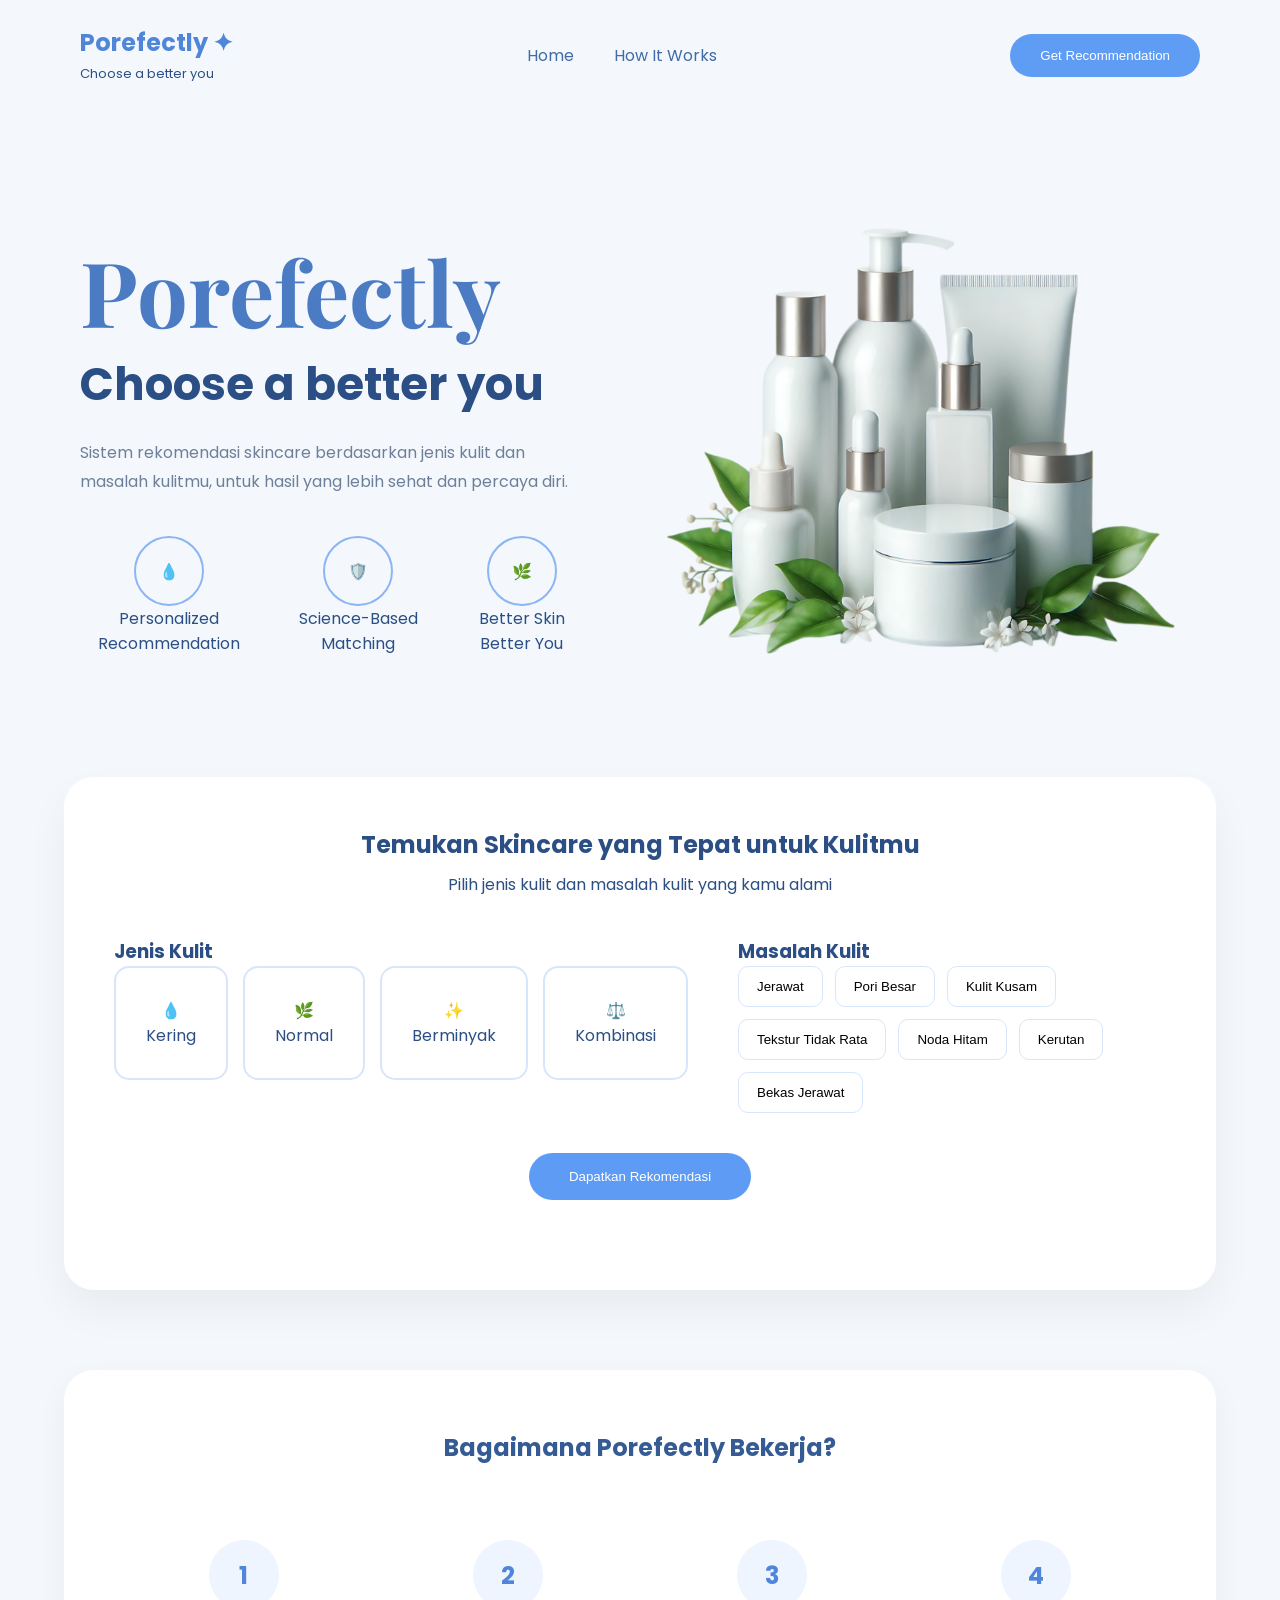
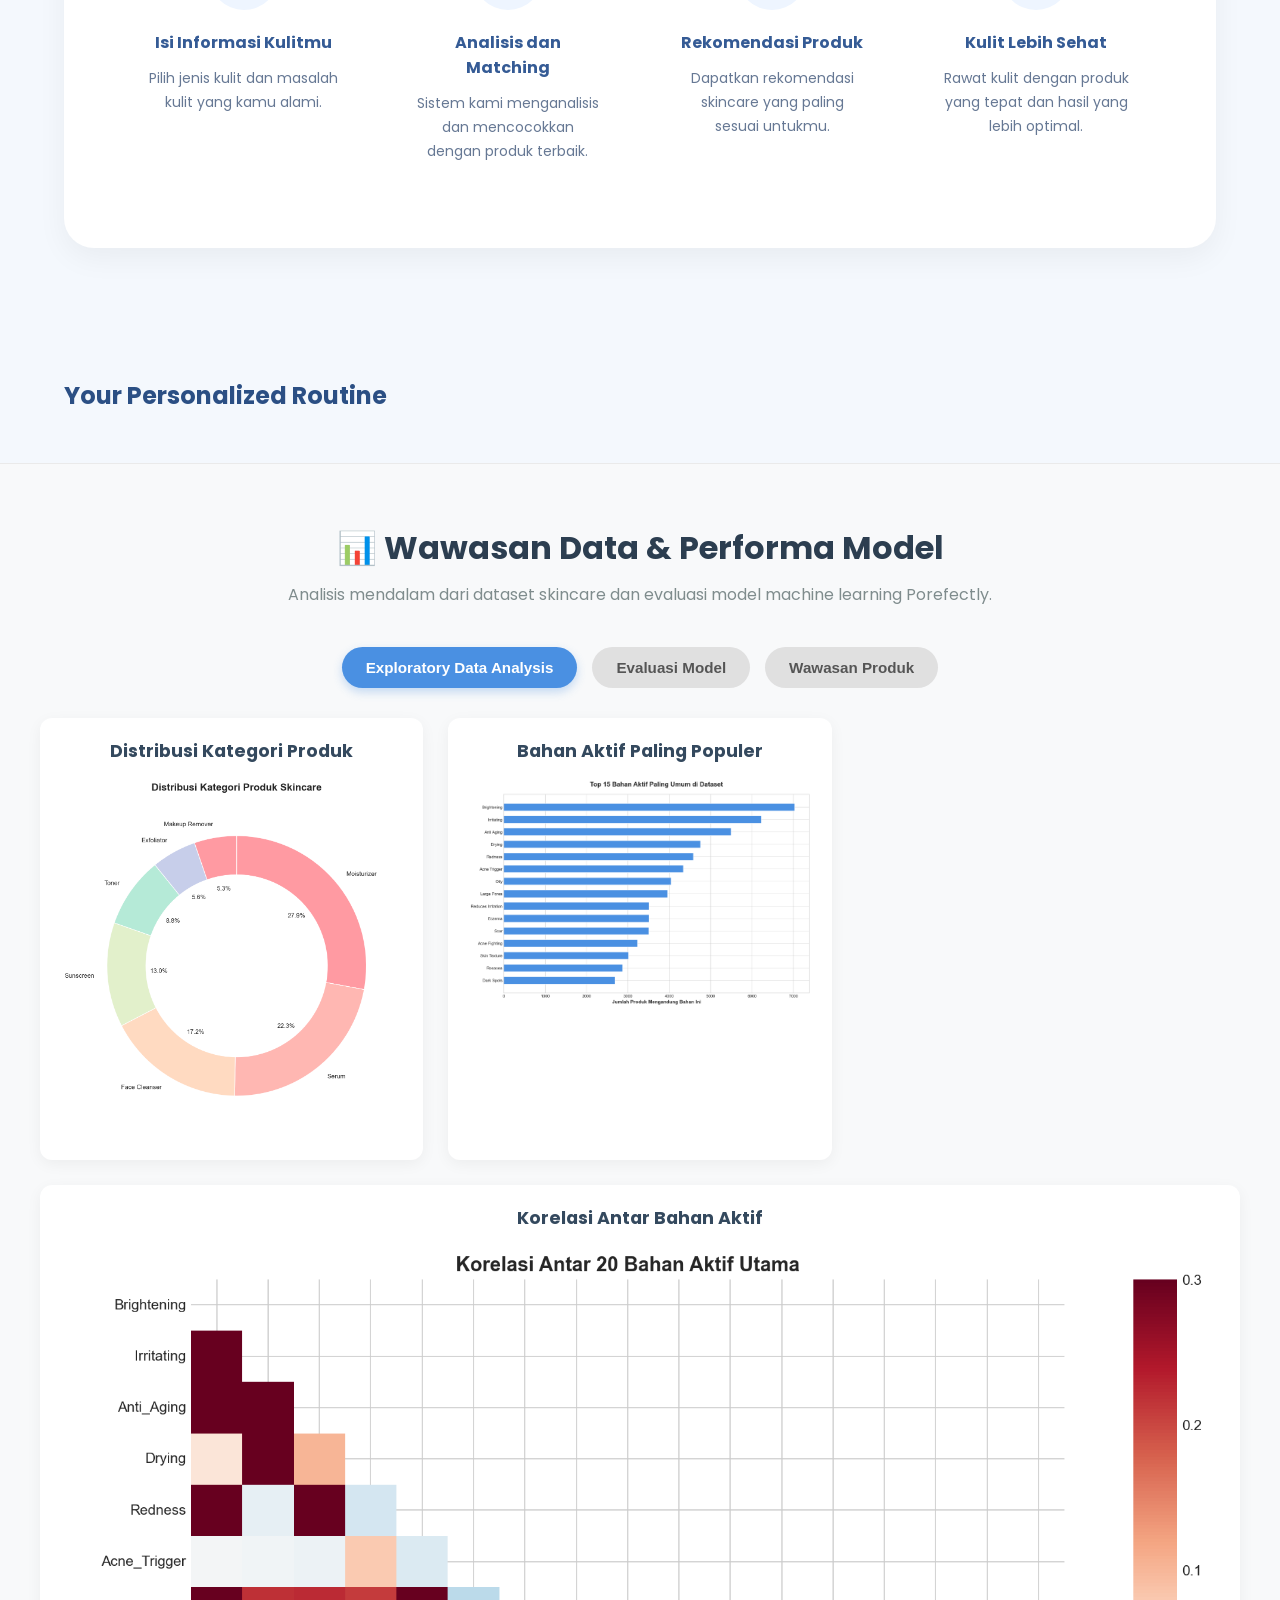
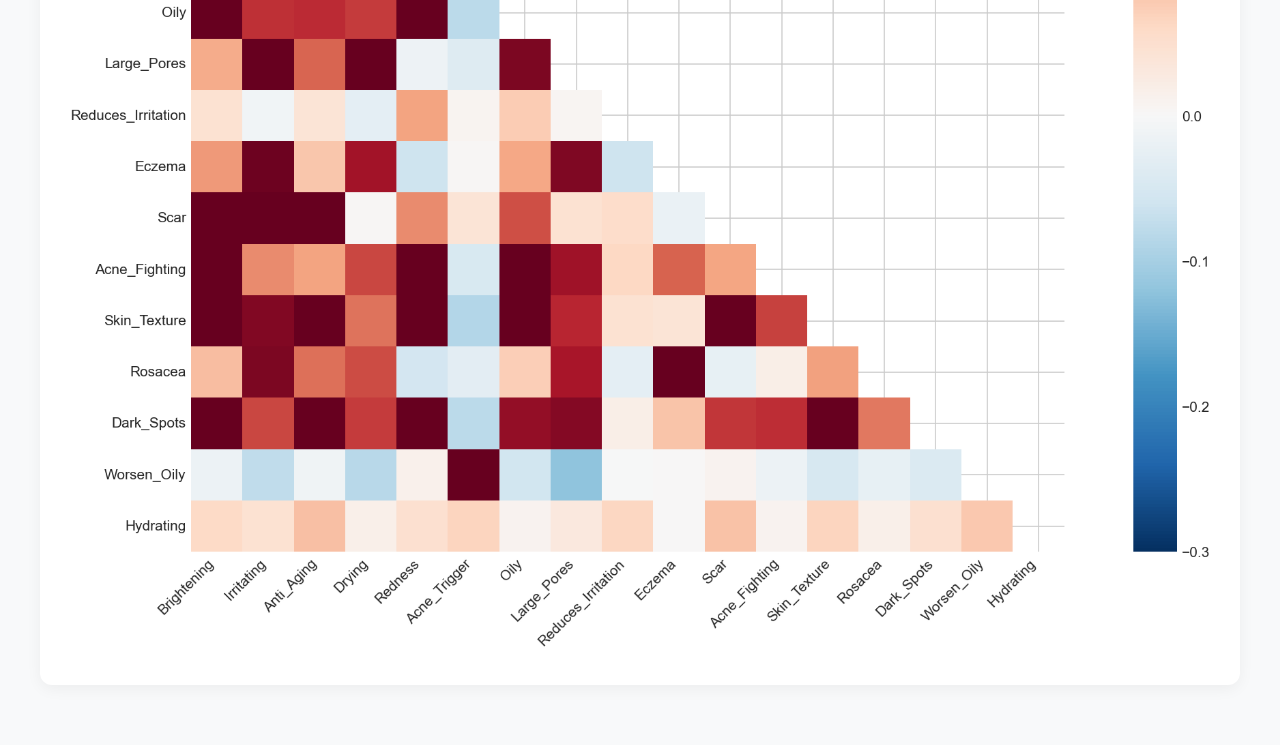
==== frontend/index.html @ 4fbe2f88 "feat: add complete EDA visualizations and model performance dashboard" ====
<!DOCTYPE html>
<html lang="id">
<head>

    <meta charset="UTF-8">
    <meta name="viewport" content="width=device-width, initial-scale=1.0">

    <title>Porefectly</title>

    <link rel="stylesheet" href="style.css">

    <link href="https://fonts.googleapis.com/css2?family=Playfair+Display:wght@600;700&family=Poppins:wght@300;400;500;600&display=swap" rel="stylesheet">

</head>
<body>

<!-- ================= NAVBAR ================= -->

<nav class="navbar">

    <div class="logo">

        <h2>Porefectly ✦</h2>

        <span>Choose a better you</span>

    </div>

    <ul class="nav-menu">

        <li>
            <a href="#home">
                Home
            </a>
        </li>

        <li>
            <a href="#how-it-works">
                How It Works
            </a>
        </li>

    </ul>

    <button class="btn-nav"
            onclick="scrollToForm()">
        Get Recommendation
    </button>

</nav>

<!-- ================= HERO ================= -->

<section
    id="home"
    class="hero">

    <div class="hero-left">

        <h1>Porefectly</h1>

        <h2>Choose a better you</h2>

        <p>
            Sistem rekomendasi skincare berdasarkan
            jenis kulit dan masalah kulitmu,
            untuk hasil yang lebih sehat dan percaya diri.
        </p>

        <div class="hero-features">

            <div class="feature">

                <div class="icon">💧</div>

                <span>Personalized Recommendation</span>

            </div>

            <div class="feature">

                <div class="icon">🛡️</div>

                <span>Science-Based Matching</span>

            </div>

            <div class="feature">

                <div class="icon">🌿</div>

                <span>Better Skin Better You</span>

            </div>

        </div>

    </div>

    <div class="hero-right">

        <img src="images/heroo.png">

    </div>

</section>


<!-- ================= FORM ================= -->

<section id="recommendation" class="recommendation-box">

    <h2>Temukan Skincare yang Tepat untuk Kulitmu</h2>

    <p>
        Pilih jenis kulit dan masalah kulit yang kamu alami
    </p>

    <div class="form-container">

        <!-- Skin -->

        <div class="form-side">

            <h3>Jenis Kulit</h3>

            <div class="skin-grid">

                <div class="skin-card"
                     onclick="selectSkin(this,'Dry')">

                    💧
                    <span>Kering</span>

                </div>

                <div class="skin-card"
                     onclick="selectSkin(this,'Normal')">

                    🌿
                    <span>Normal</span>

                </div>

                <div class="skin-card"
                     onclick="selectSkin(this,'Oily')">

                    ✨
                    <span>Berminyak</span>

                </div>

                <div class="skin-card"
                     onclick="selectSkin(this,'Combination')">

                    ⚖️
                    <span>Kombinasi</span>

                </div>

            </div>

        </div>

        <!-- Problem -->

        <div class="form-side">

            <h3>Masalah Kulit</h3>

            <div class="problem-grid">

                <button onclick="toggleProblem(this,'Acne')">Jerawat</button>
                <button onclick="toggleProblem(this,'Large Pores')">Pori Besar</button>
                <button onclick="toggleProblem(this,'Brightening')">Kulit Kusam</button>
                <button onclick="toggleProblem(this,'Skin Texture')">Tekstur Tidak Rata</button>
                <button onclick="toggleProblem(this,'Dark Spots')">Noda Hitam</button>
                <button onclick="toggleProblem(this,'Aging')">Kerutan</button>
                <button onclick="toggleProblem(this,'Scar')">Bekas Jerawat</button>

            </div>

        </div>

    </div>

    <button class="btn-recommend"
            onclick="getRecommendation()">

        Dapatkan Rekomendasi

    </button>

</section>

<!-- ================= HOW IT WORKS ================= -->

<section
    id="how-it-works"
    class="steps">

    <h2>Bagaimana Porefectly Bekerja?</h2>

    <div class="step-grid">

        <div class="step-card">

            <h3>1</h3>

            <h4>Isi Informasi Kulitmu</h4>

            <p>
                Pilih jenis kulit dan masalah kulit
                yang kamu alami.
            </p>

        </div>

        <div class="step-card">

            <h3>2</h3>

            <h4>Analisis dan Matching</h4>

            <p>
                Sistem kami menganalisis dan
                mencocokkan dengan produk terbaik.
            </p>

        </div>

        <div class="step-card">

            <h3>3</h3>

            <h4>Rekomendasi Produk</h4>

            <p>
                Dapatkan rekomendasi skincare
                yang paling sesuai untukmu.
            </p>

        </div>

        <div class="step-card">

            <h3>4</h3>

            <h4>Kulit Lebih Sehat</h4>

            <p>
                Rawat kulit dengan produk yang tepat
                dan hasil yang lebih optimal.
            </p>

        </div>

    </div>

</section>

<!-- ================= RESULT ================= -->

<section id="resultSection">

    <h2 class="section-title">

        Your Personalized Routine

    </h2>

    <div id="resultContainer"></div>

</section>

<!-- MULAI SECTION ANALISIS DATA -->
<section id="eda-analysis-section">
    <div class="eda-container">
        <h2 class="eda-title">📊 Wawasan Data & Performa Model</h2>
        <p class="eda-subtitle">Analisis mendalam dari dataset skincare dan evaluasi model machine learning Porefectly.</p>

        <!-- Tombol Navigasi Tab -->
        <div class="eda-tabs">
            <button class="tab-btn active" onclick="openEdaTab('tab-eda')">Exploratory Data Analysis</button>
            <button class="tab-btn" onclick="openEdaTab('tab-model')">Evaluasi Model</button>
            <button class="tab-btn" onclick="openEdaTab('tab-insights')">Wawasan Produk</button>
        </div>

        <!-- KONTEN TAB 1: EDA -->
        <div id="tab-eda" class="tab-content active">
            <div class="eda-grid">
                <div class="eda-card">
                    <h3>Distribusi Kategori Produk</h3>
                    <img src="assets/eda_product_distribution.png" alt="Distribusi Produk" loading="lazy">
                </div>
                <div class="eda-card">
                    <h3>Bahan Aktif Paling Populer</h3>
                    <img src="assets/eda_top_ingredients.png" alt="Top Ingredients" loading="lazy">
                </div>
                <div class="eda-card full-width">
                    <h3>Korelasi Antar Bahan Aktif</h3>
                    <img src="assets/eda_ingredients_correlation_heatmap.png" alt="Heatmap Korelasi" loading="lazy">
                </div>
            </div>
        </div>

        <!-- KONTEN TAB 2: MODEL -->
        <div id="tab-model" class="tab-content">
            <div class="eda-grid">
                <div class="eda-card">
                    <h3>Confusion Matrix: Serum</h3>
                    <img src="assets/confusion_matrix_serum.png" alt="CM Serum" loading="lazy">
                </div>
                <div class="eda-card">
                    <h3>Confusion Matrix: Moisturizer</h3>
                    <img src="assets/confusion_matrix_moisturizer.png" alt="CM Moisturizer" loading="lazy">
                </div>
                <div class="eda-card">
                    <h3>Silhouette Score per Tipe</h3>
                    <img src="assets/silhouette_score_per_type.png" alt="Silhouette Score" loading="lazy">
                </div>
            </div>
        </div>

        <!-- KONTEN TAB 3: INSIGHTS -->
        <div id="tab-insights" class="tab-content">
            <div class="eda-grid">
                <div class="eda-card">
                    <h3>Kompleksitas Formula per Tipe</h3>
                    <img src="assets/eda_complexity_by_type.png" alt="Complexity" loading="lazy">
                </div>
                <div class="eda-card">
                    <h3>Rata-rata Kehadiran Bahan</h3>
                    <img src="assets/eda_avg_ingredients_by_type.png" alt="Avg Ingredients" loading="lazy">
                </div>
            </div>
        </div>
    </div>
</section>
<!-- SELESAI SECTION ANALISIS DATA -->

<script src="script.js"></script>

</body>
</html>
---- frontend/style.css ----
*{
    margin:0;
    padding:0;
    box-sizing:border-box;
}

html{
    scroll-behavior:smooth;
}

body{
    font-family:'Poppins',sans-serif;
    background:#f4f8fd;
    color:#2b4f84;
}

/* NAVBAR */

.navbar{
    display:flex;
    justify-content:space-between;
    align-items:center;
    padding:25px 80px;
}

.logo h2{
    color:#4f86d9;
}

.logo span{
    font-size:13px;
}

.nav-menu{
    display:flex;
    gap:40px;
    list-style:none;
}

.nav-menu a{
    text-decoration:none;
    color:#406ba7;
}

.btn-nav{
    background:#5f9df5;
    color:white;
    border:none;
    padding:14px 30px;
    border-radius:30px;
    cursor:pointer;
}

/* HERO */

.hero{
    display:flex;
    align-items:center;
    justify-content:space-between;
    padding:50px 80px;
}

.hero-left{
    width:45%;
}

.hero-left h1{
    font-family:'Playfair Display',serif;
    font-size:90px;
    color:#4b7bc3;
}

.hero-left h2{
    font-size:45px;
    margin-bottom:20px;
}

.hero-left p{
    color:#6e7f99;
    line-height:1.8;
}

.hero-right{
    width:50%;
}

.hero-right img{
    width:100%;
}

.hero-features{
    display:flex;
    gap:30px;
    margin-top:40px;
}

.feature{
    text-align:center;
}

.icon{
    width:70px;
    height:70px;
    border-radius:50%;
    border:2px solid #8cb5f3;
    display:flex;
    justify-content:center;
    align-items:center;
    margin:auto;
}

/* FORM */

.recommendation-box{
    width:90%;
    margin:auto;
    background:white;
    border-radius:30px;
    padding:50px;
    box-shadow:0 20px 40px rgba(0,0,0,0.05);
}

.recommendation-box h2{
    text-align:center;
    margin-bottom:10px;
}

.recommendation-box p{
    text-align:center;
    margin-bottom:40px;
}

.form-container{
    display:flex;
    gap:50px;
}

.form-side{
    flex:1;
}

.skin-grid{
    display:grid;
    grid-template-columns:repeat(4,1fr);
    gap:15px;
}

.skin-card{
    border:2px solid #d8e6fb;
    border-radius:15px;
    text-align:center;
    padding:30px;
    cursor:pointer;
}

.skin-card.active{
    border-color:#5d9bf5;
    background:#eef5ff;
}

.problem-grid{
    display:flex;
    flex-wrap:wrap;
    gap:12px;
}

.problem-grid button{
    padding:12px 18px;
    border-radius:10px;
    border:1px solid #d8e6fb;
    background:white;
    cursor:pointer;
}

.problem-grid button.active{
    background:#5d9bf5;
    color:white;
}

.btn-recommend{
    display:block;
    margin:40px auto;
    background:#5d9bf5;
    color:white;
    border:none;
    padding:16px 40px;
    border-radius:40px;
    cursor:pointer;
}

/* HOW IT WORKS */

.steps{
    width:90%;
    margin:50px auto;
    background:white;
    border-radius:30px;
    padding:50px;
}

.steps h2{
    text-align:center;
    margin-bottom:40px;
}

.step-grid{
    display:grid;
    grid-template-columns:repeat(4,1fr);
    gap:20px;
}

.step-card{
    text-align:center;
}

.step-card h3{
    width:70px;
    height:70px;
    background:#eef5ff;
    border-radius:50%;
    display:flex;
    justify-content:center;
    align-items:center;
    margin:auto;
    color:#5d9bf5;
}

/* RESULT */

#resultSection{
    width:90%;
    margin:auto;
    padding:50px 0;
}

.product-grid{
    display:grid;
    grid-template-columns:repeat(auto-fill,minmax(250px,1fr));
    gap:25px;
}

.product-card{
    background:white;
    border-radius:20px;
    overflow:hidden;
    box-shadow:0 10px 30px rgba(0,0,0,0.05);
}

.product-image{
    width:100%;
    height:250px;
    object-fit:cover;
}

.product-content{
    padding:20px;
}

.brand{
    color:#888;
    margin-bottom:10px;
}

.ingredient-list{
    margin-top:10px;
    padding-left:20px;
}

.ingredient-list li{
    margin-bottom:6px;
    color:#5d6f88;
    font-size:14px;
    line-height:1.5;
}

.btn-recommend:disabled{
    opacity:.7;
    cursor:not-allowed;
}

details{
    margin-top:12px;
}

summary{
    cursor:pointer;
    font-weight:600;
    color:#4f86d9;
}

.routine-title{
    margin:40px 0 20px;
    color:#4f86d9;
}

.category-block{
    margin-bottom:35px;
}

.timeline-title{
     background:linear-gradient(
        135deg,
        #5d9bf5,
        #7ab4ff
    );

    color:white;

    padding:12px 20px;

    border-radius:12px;

    display:inline-block;

    margin-bottom:20px;

    font-weight:600;
}

.steps{
    width:90%;
    margin:80px auto;
    padding:60px;
    background:white;
    border-radius:30px;
    box-shadow:0 10px 30px rgba(0,0,0,.05);
}

.steps h2{
    text-align:center;
    margin-bottom:50px;
    color:#355b95;
}

.step-grid{
    display:grid;
    grid-template-columns:repeat(4,1fr);
    gap:25px;
}

.step-card{
    text-align:center;
    padding:25px;
    border-radius:20px;
    transition:.3s;
}

.step-card:hover{
    transform:translateY(-5px);
    background:#f5f9ff;
}

.step-card h3{
    width:70px;
    height:70px;
    border-radius:50%;
    background:#eef5ff;
    color:#4f86d9;

    display:flex;
    align-items:center;
    justify-content:center;

    margin:auto auto 20px;

    font-size:24px;
}

.step-card h4{
    margin-bottom:12px;
    color:#355b95;
}

.step-card p{
    color:#667894;
    line-height:1.7;
    font-size:14px;
}

/* STYLE KHUSUS SECTION EDA (ISOLATED) */
#eda-analysis-section {
    padding: 60px 20px;
    background-color: #f8f9fa; /* Warna background lembut */
    border-top: 1px solid #eaeaea;
    font-family: inherit; /* Mengikuti font website utama */
}

.eda-container {
    max-width: 1200px;
    margin: 0 auto;
}

.eda-title {
    text-align: center;
    color: #2c3e50;
    margin-bottom: 10px;
    font-size: 2rem;
}

.eda-subtitle {
    text-align: center;
    color: #7f8c8d;
    margin-bottom: 40px;
    font-size: 1rem;
}

/* Styling Tombol Tab */
.eda-tabs {
    display: flex;
    justify-content: center;
    gap: 15px;
    margin-bottom: 30px;
    flex-wrap: wrap;
}

.tab-btn {
    padding: 12px 24px;
    border: none;
    background: #e0e0e0;
    color: #555;
    border-radius: 25px;
    cursor: pointer;
    font-weight: 600;
    transition: all 0.3s ease;
    font-size: 0.95rem;
}

.tab-btn:hover {
    background: #d0d0d0;
}

.tab-btn.active {
    background: #4A90E2; /* Warna biru brand Porefectly */
    color: white;
    box-shadow: 0 4px 10px rgba(74, 144, 226, 0.3);
}

/* Grid Layout Responsif */
.eda-grid {
    display: grid;
    grid-template-columns: repeat(auto-fit, minmax(300px, 1fr));
    gap: 25px;
}

.eda-card {
    background: white;
    padding: 20px;
    border-radius: 12px;
    box-shadow: 0 4px 15px rgba(0,0,0,0.05);
    transition: transform 0.2s ease;
    text-align: center;
}

.eda-card:hover {
    transform: translateY(-5px);
    box-shadow: 0 8px 25px rgba(0,0,0,0.1);
}

.eda-card h3 {
    font-size: 1.1rem;
    color: #34495e;
    margin-bottom: 15px;
    margin-top: 0;
}

.eda-card img {
    width: 100%;
    height: auto;
    border-radius: 8px;
    object-fit: contain;
    background: #fff; /* Jaga-jaga jika gambar transparan */
}

.full-width {
    grid-column: 1 / -1; /* Memaksa card memanjang penuh */
}

/* Animasi Transisi Tab */
.tab-content {
    display: none;
    animation: fadeInEda 0.4s ease-in-out;
}

.tab-content.active {
    display: block;
}

@keyframes fadeInEda {
    from { opacity: 0; transform: translateY(10px); }
    to { opacity: 1; transform: translateY(0); }
}
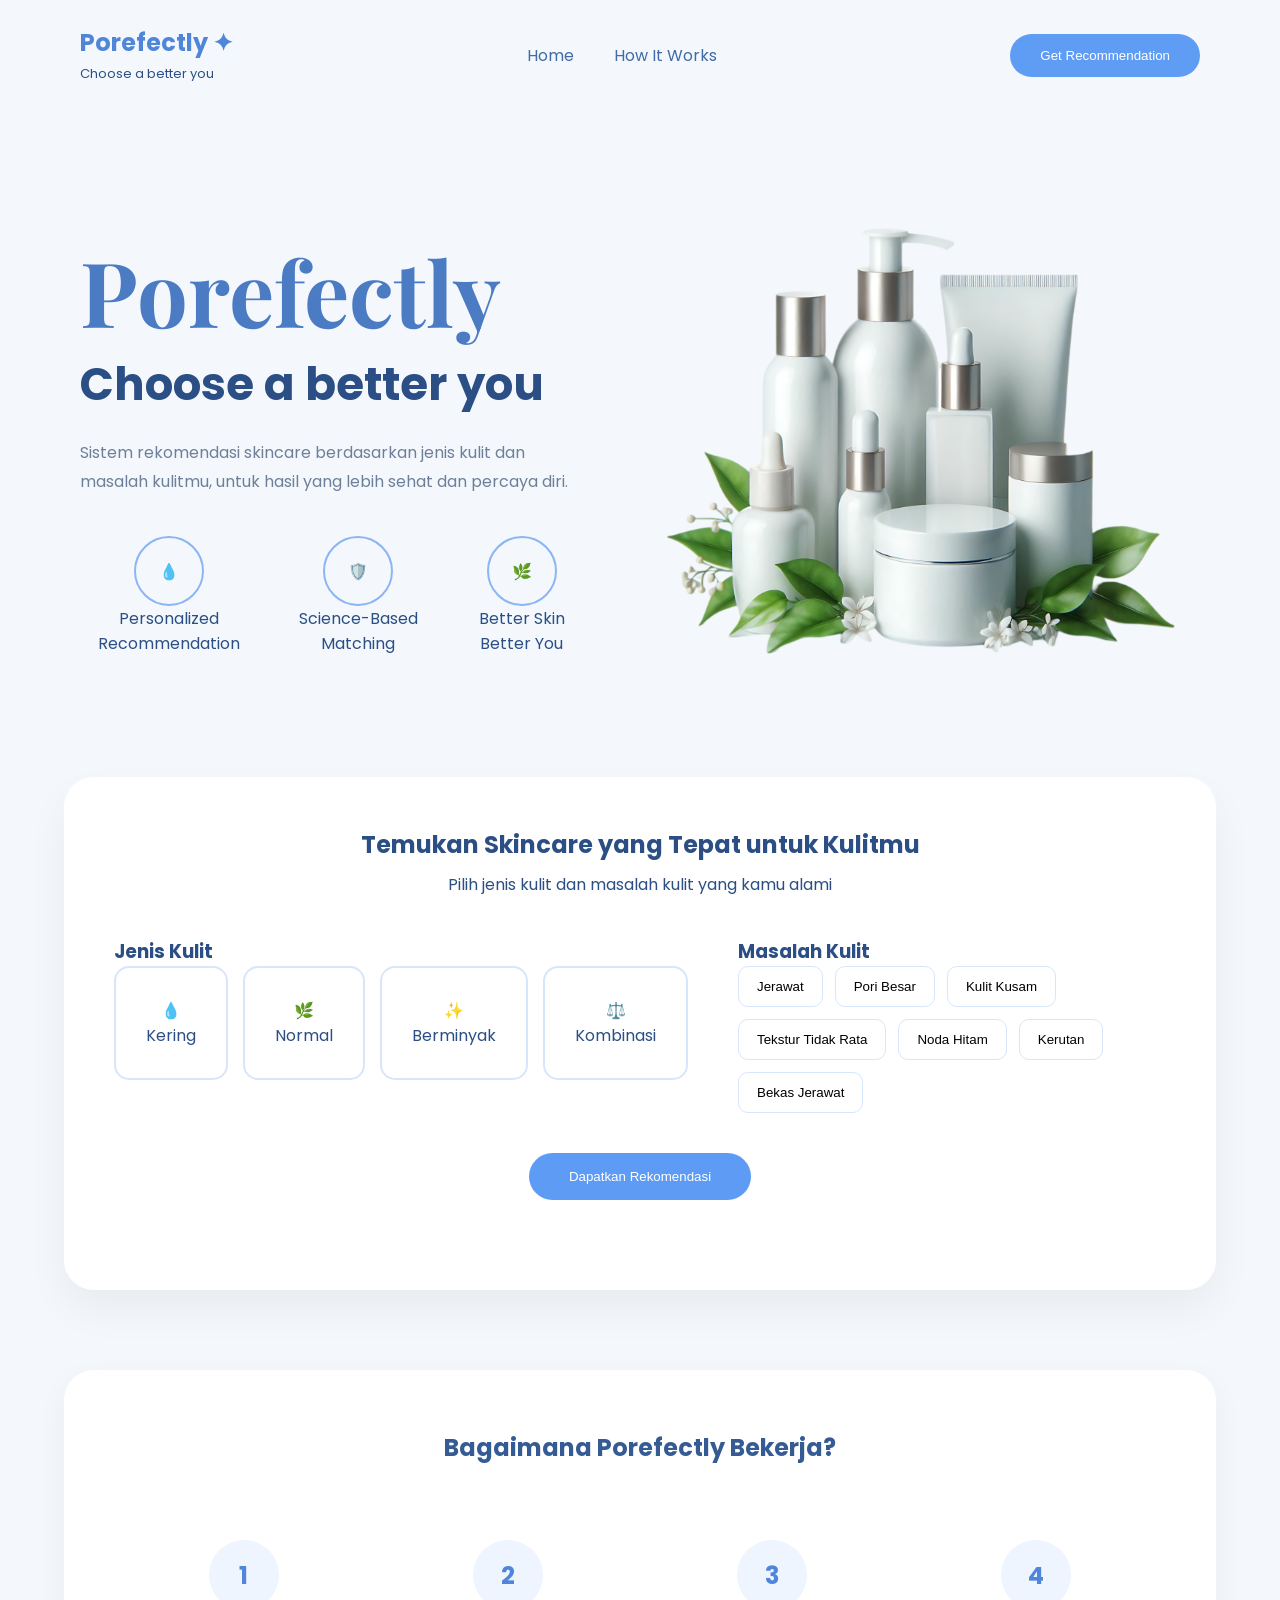
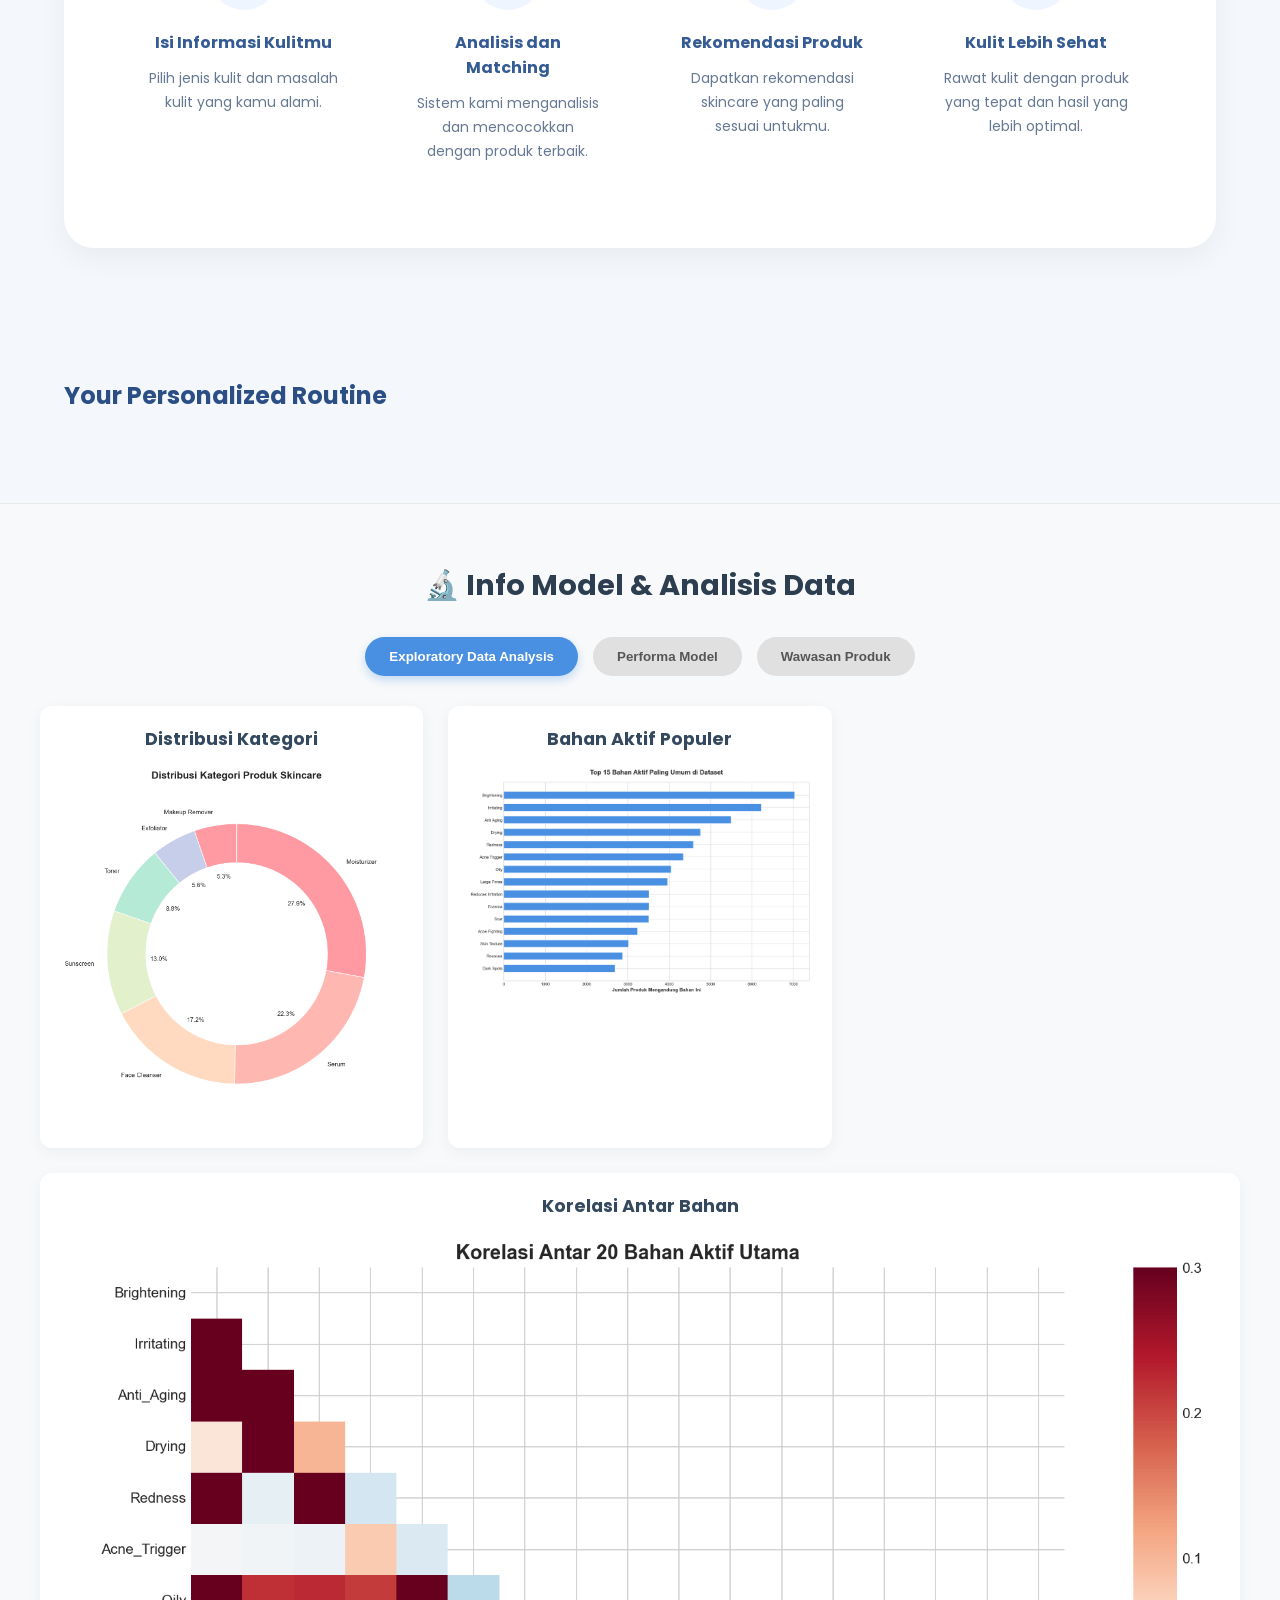
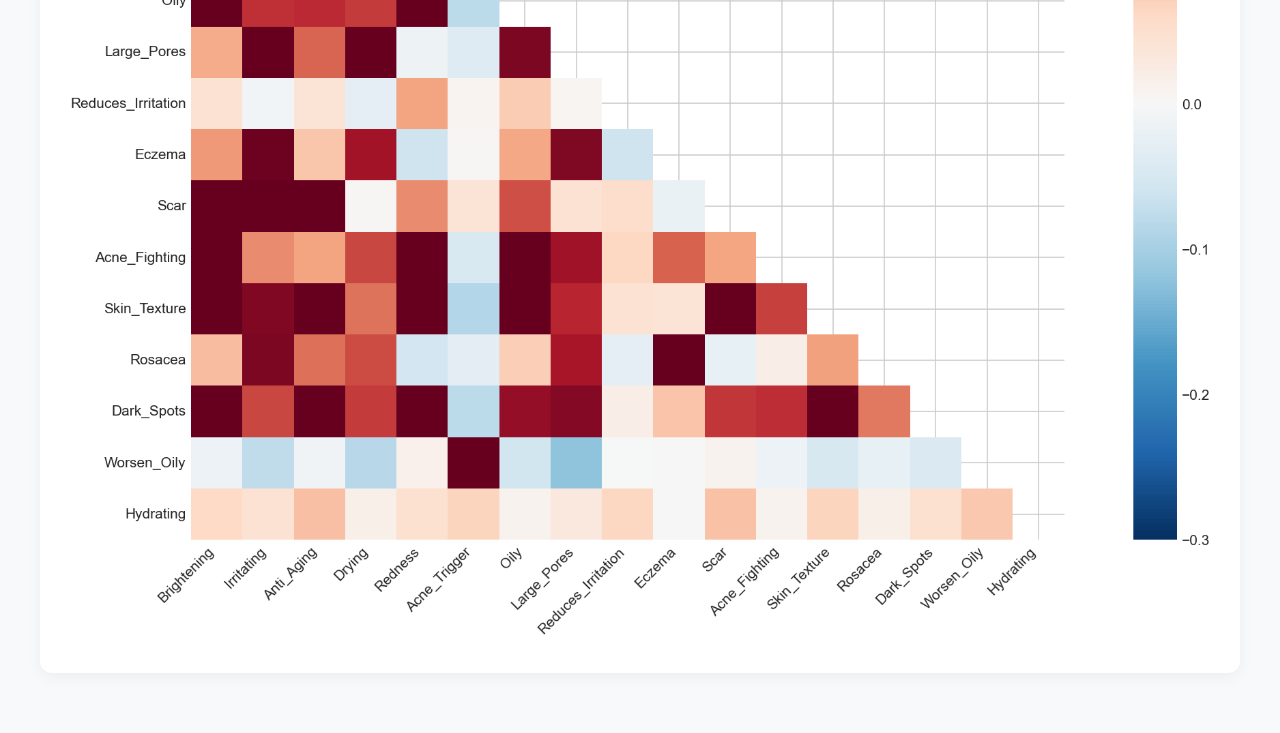
==== commit 46376a6b: "update tab EDA" ====
--- a/frontend/index.html
+++ b/frontend/index.html
@@ -273,63 +273,62 @@
 
 </section>
 
-<!-- MULAI SECTION ANALISIS DATA -->
-<section id="eda-analysis-section">
-    <div class="eda-container">
-        <h2 class="eda-title">📊 Wawasan Data & Performa Model</h2>
-        <p class="eda-subtitle">Analisis mendalam dari dataset skincare dan evaluasi model machine learning Porefectly.</p>
-
-        <!-- Tombol Navigasi Tab -->
-        <div class="eda-tabs">
-            <button class="tab-btn active" onclick="openEdaTab('tab-eda')">Exploratory Data Analysis</button>
-            <button class="tab-btn" onclick="openEdaTab('tab-model')">Evaluasi Model</button>
-            <button class="tab-btn" onclick="openEdaTab('tab-insights')">Wawasan Produk</button>
+<!-- SECTION TAB INFO MODEL & EDA -->
+<section id="model-info-section">
+    <div class="info-container">
+        <h2 class="info-title">🔬 Info Model & Analisis Data</h2>
+        
+        <!-- Navigasi Tab -->
+        <div class="info-tabs">
+            <button class="tab-btn active" onclick="openModelTab('tab-eda')">Exploratory Data Analysis</button>
+            <button class="tab-btn" onclick="openModelTab('tab-performance')">Performa Model</button>
+            <button class="tab-btn" onclick="openModelTab('tab-insights')">Wawasan Produk</button>
         </div>
 
         <!-- KONTEN TAB 1: EDA -->
         <div id="tab-eda" class="tab-content active">
-            <div class="eda-grid">
-                <div class="eda-card">
-                    <h3>Distribusi Kategori Produk</h3>
+            <div class="info-grid">
+                <div class="info-card">
+                    <h3>Distribusi Kategori</h3>
                     <img src="assets/eda_product_distribution.png" alt="Distribusi Produk" loading="lazy">
                 </div>
-                <div class="eda-card">
-                    <h3>Bahan Aktif Paling Populer</h3>
+                <div class="info-card">
+                    <h3>Bahan Aktif Populer</h3>
                     <img src="assets/eda_top_ingredients.png" alt="Top Ingredients" loading="lazy">
                 </div>
-                <div class="eda-card full-width">
-                    <h3>Korelasi Antar Bahan Aktif</h3>
+                <div class="info-card full-width">
+                    <h3>Korelasi Antar Bahan</h3>
                     <img src="assets/eda_ingredients_correlation_heatmap.png" alt="Heatmap Korelasi" loading="lazy">
                 </div>
             </div>
         </div>
 
-        <!-- KONTEN TAB 2: MODEL -->
-        <div id="tab-model" class="tab-content">
-            <div class="eda-grid">
-                <div class="eda-card">
+        <!-- KONTEN TAB 2: PERFORMA MODEL -->
+        <div id="tab-performance" class="tab-content">
+            <div class="info-grid">
+                <div class="info-card">
                     <h3>Confusion Matrix: Serum</h3>
                     <img src="assets/confusion_matrix_serum.png" alt="CM Serum" loading="lazy">
                 </div>
-                <div class="eda-card">
+                <div class="info-card">
                     <h3>Confusion Matrix: Moisturizer</h3>
                     <img src="assets/confusion_matrix_moisturizer.png" alt="CM Moisturizer" loading="lazy">
                 </div>
-                <div class="eda-card">
-                    <h3>Silhouette Score per Tipe</h3>
+                <div class="info-card">
+                    <h3>Silhouette Score</h3>
                     <img src="assets/silhouette_score_per_type.png" alt="Silhouette Score" loading="lazy">
                 </div>
             </div>
         </div>
 
-        <!-- KONTEN TAB 3: INSIGHTS -->
+        <!-- KONTEN TAB 3: WAWASAN PRODUK -->
         <div id="tab-insights" class="tab-content">
-            <div class="eda-grid">
-                <div class="eda-card">
-                    <h3>Kompleksitas Formula per Tipe</h3>
+            <div class="info-grid">
+                <div class="info-card">
+                    <h3>Kompleksitas Formula</h3>
                     <img src="assets/eda_complexity_by_type.png" alt="Complexity" loading="lazy">
                 </div>
-                <div class="eda-card">
+                <div class="info-card">
                     <h3>Rata-rata Kehadiran Bahan</h3>
                     <img src="assets/eda_avg_ingredients_by_type.png" alt="Avg Ingredients" loading="lazy">
                 </div>
@@ -337,7 +336,6 @@
         </div>
     </div>
 </section>
-<!-- SELESAI SECTION ANALISIS DATA -->
 
 <script src="script.js"></script>
 
--- a/frontend/style.css
+++ b/frontend/style.css
@@ -377,35 +377,25 @@
     font-size:14px;
 }
 
-/* STYLE KHUSUS SECTION EDA (ISOLATED) */
-#eda-analysis-section {
+/* STYLE KHUSUS TAB INFO MODEL */
+#model-info-section {
     padding: 60px 20px;
-    background-color: #f8f9fa; /* Warna background lembut */
+    background-color: #f8f9fa;
     border-top: 1px solid #eaeaea;
-    font-family: inherit; /* Mengikuti font website utama */
-}
-
-.eda-container {
-    max-width: 1200px;
-    margin: 0 auto;
-}
-
-.eda-title {
+    margin-top: 40px;
+}
+
+.info-container { max-width: 1200px; margin: 0 auto; }
+
+.info-title {
     text-align: center;
     color: #2c3e50;
-    margin-bottom: 10px;
-    font-size: 2rem;
-}
-
-.eda-subtitle {
-    text-align: center;
-    color: #7f8c8d;
-    margin-bottom: 40px;
-    font-size: 1rem;
-}
-
-/* Styling Tombol Tab */
-.eda-tabs {
+    margin-bottom: 30px;
+    font-size: 1.8rem;
+}
+
+/* Tombol Tab */
+.info-tabs {
     display: flex;
     justify-content: center;
     gap: 15px;
@@ -422,27 +412,23 @@
     cursor: pointer;
     font-weight: 600;
     transition: all 0.3s ease;
-    font-size: 0.95rem;
-}
-
-.tab-btn:hover {
-    background: #d0d0d0;
-}
-
-.tab-btn.active {
-    background: #4A90E2; /* Warna biru brand Porefectly */
-    color: white;
-    box-shadow: 0 4px 10px rgba(74, 144, 226, 0.3);
-}
-
-/* Grid Layout Responsif */
-.eda-grid {
+}
+
+.tab-btn:hover { background: #d0d0d0; }
+.tab-btn.active { 
+    background: #4A90E2; 
+    color: white; 
+    box-shadow: 0 4px 10px rgba(74, 144, 226, 0.3); 
+}
+
+/* Grid & Card Layout */
+.info-grid {
     display: grid;
     grid-template-columns: repeat(auto-fit, minmax(300px, 1fr));
     gap: 25px;
 }
 
-.eda-card {
+.info-card {
     background: white;
     padding: 20px;
     border-radius: 12px;
@@ -451,41 +437,16 @@
     text-align: center;
 }
 
-.eda-card:hover {
-    transform: translateY(-5px);
-    box-shadow: 0 8px 25px rgba(0,0,0,0.1);
-}
-
-.eda-card h3 {
-    font-size: 1.1rem;
-    color: #34495e;
-    margin-bottom: 15px;
-    margin-top: 0;
-}
-
-.eda-card img {
-    width: 100%;
-    height: auto;
-    border-radius: 8px;
-    object-fit: contain;
-    background: #fff; /* Jaga-jaga jika gambar transparan */
-}
-
-.full-width {
-    grid-column: 1 / -1; /* Memaksa card memanjang penuh */
-}
+.info-card:hover { transform: translateY(-5px); }
+.info-card h3 { font-size: 1.1rem; color: #34495e; margin-bottom: 15px; margin-top: 0; }
+.info-card img { width: 100%; height: auto; border-radius: 8px; object-fit: contain; }
+.full-width { grid-column: 1 / -1; }
 
 /* Animasi Transisi Tab */
-.tab-content {
-    display: none;
-    animation: fadeInEda 0.4s ease-in-out;
-}
-
-.tab-content.active {
-    display: block;
-}
-
-@keyframes fadeInEda {
+.tab-content { display: none; animation: fadeInInfo 0.4s ease-in-out; }
+.tab-content.active { display: block; }
+
+@keyframes fadeInInfo {
     from { opacity: 0; transform: translateY(10px); }
     to { opacity: 1; transform: translateY(0); }
 }
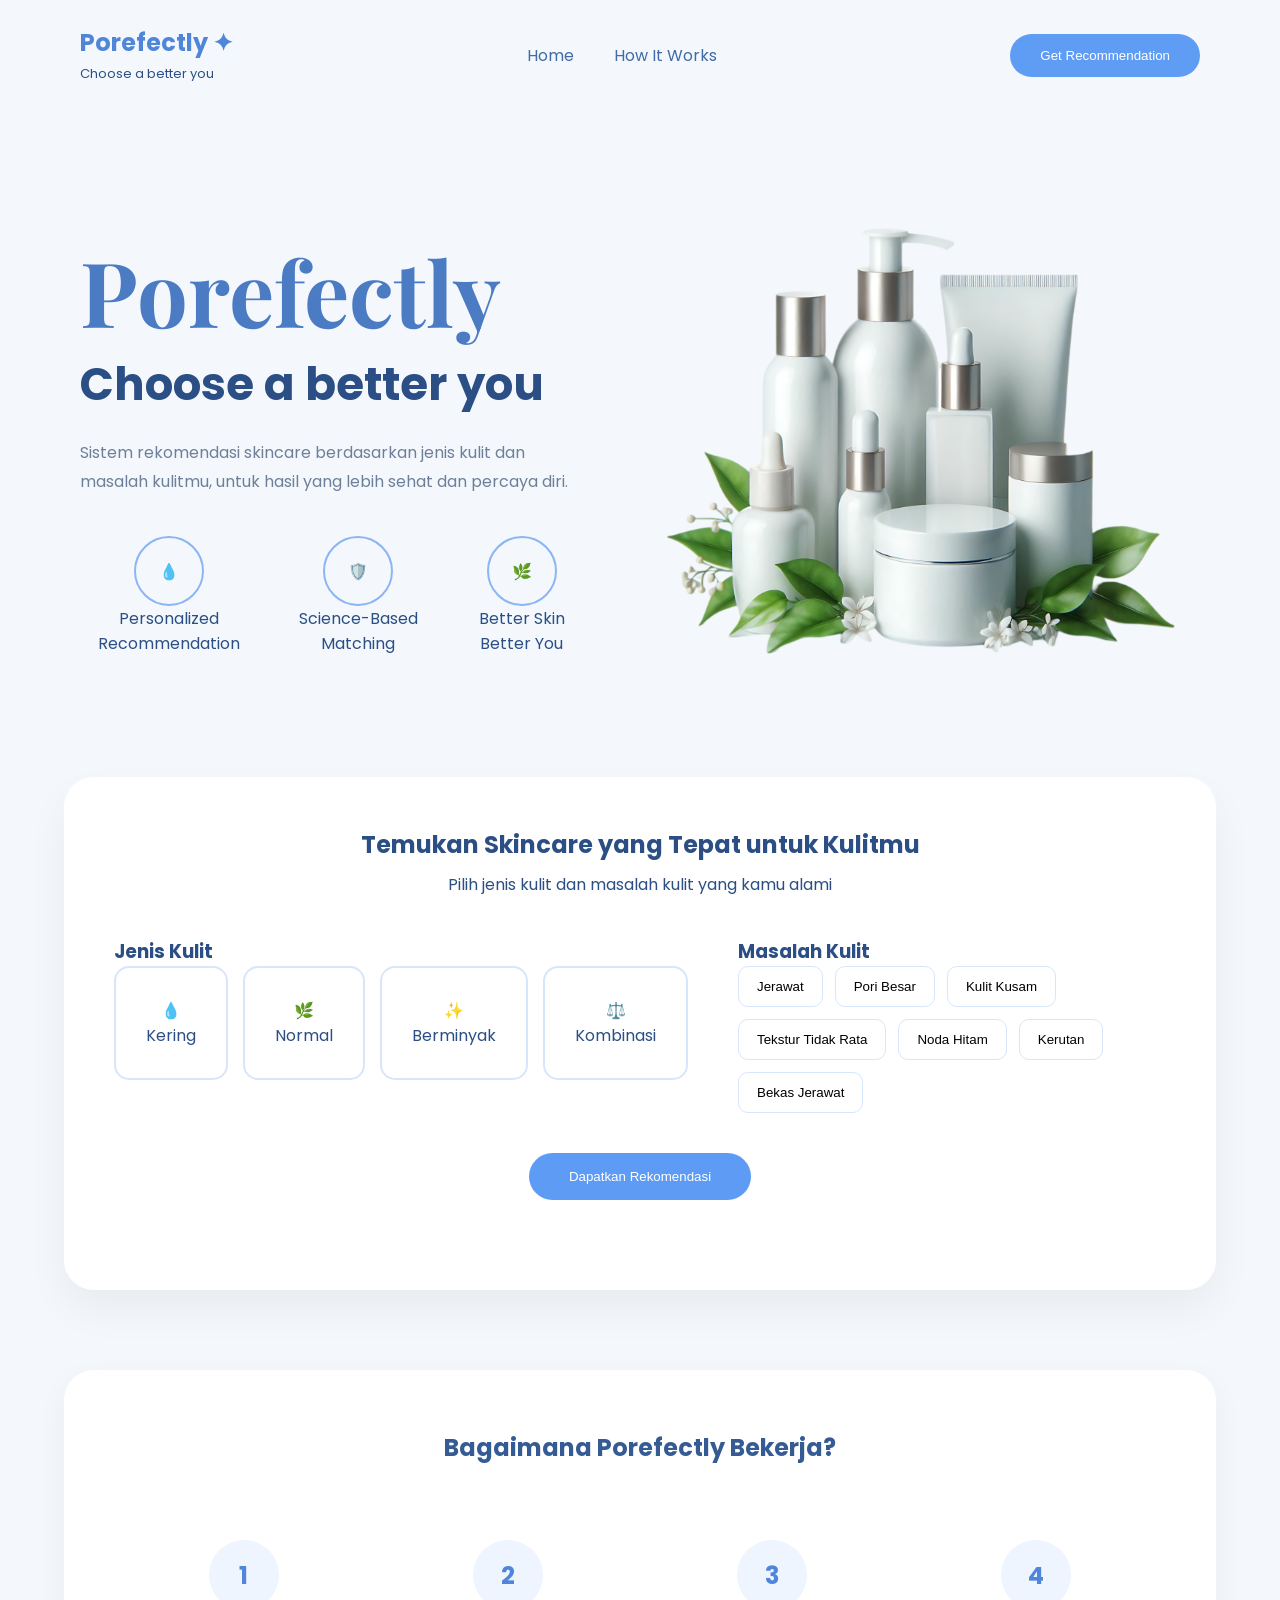
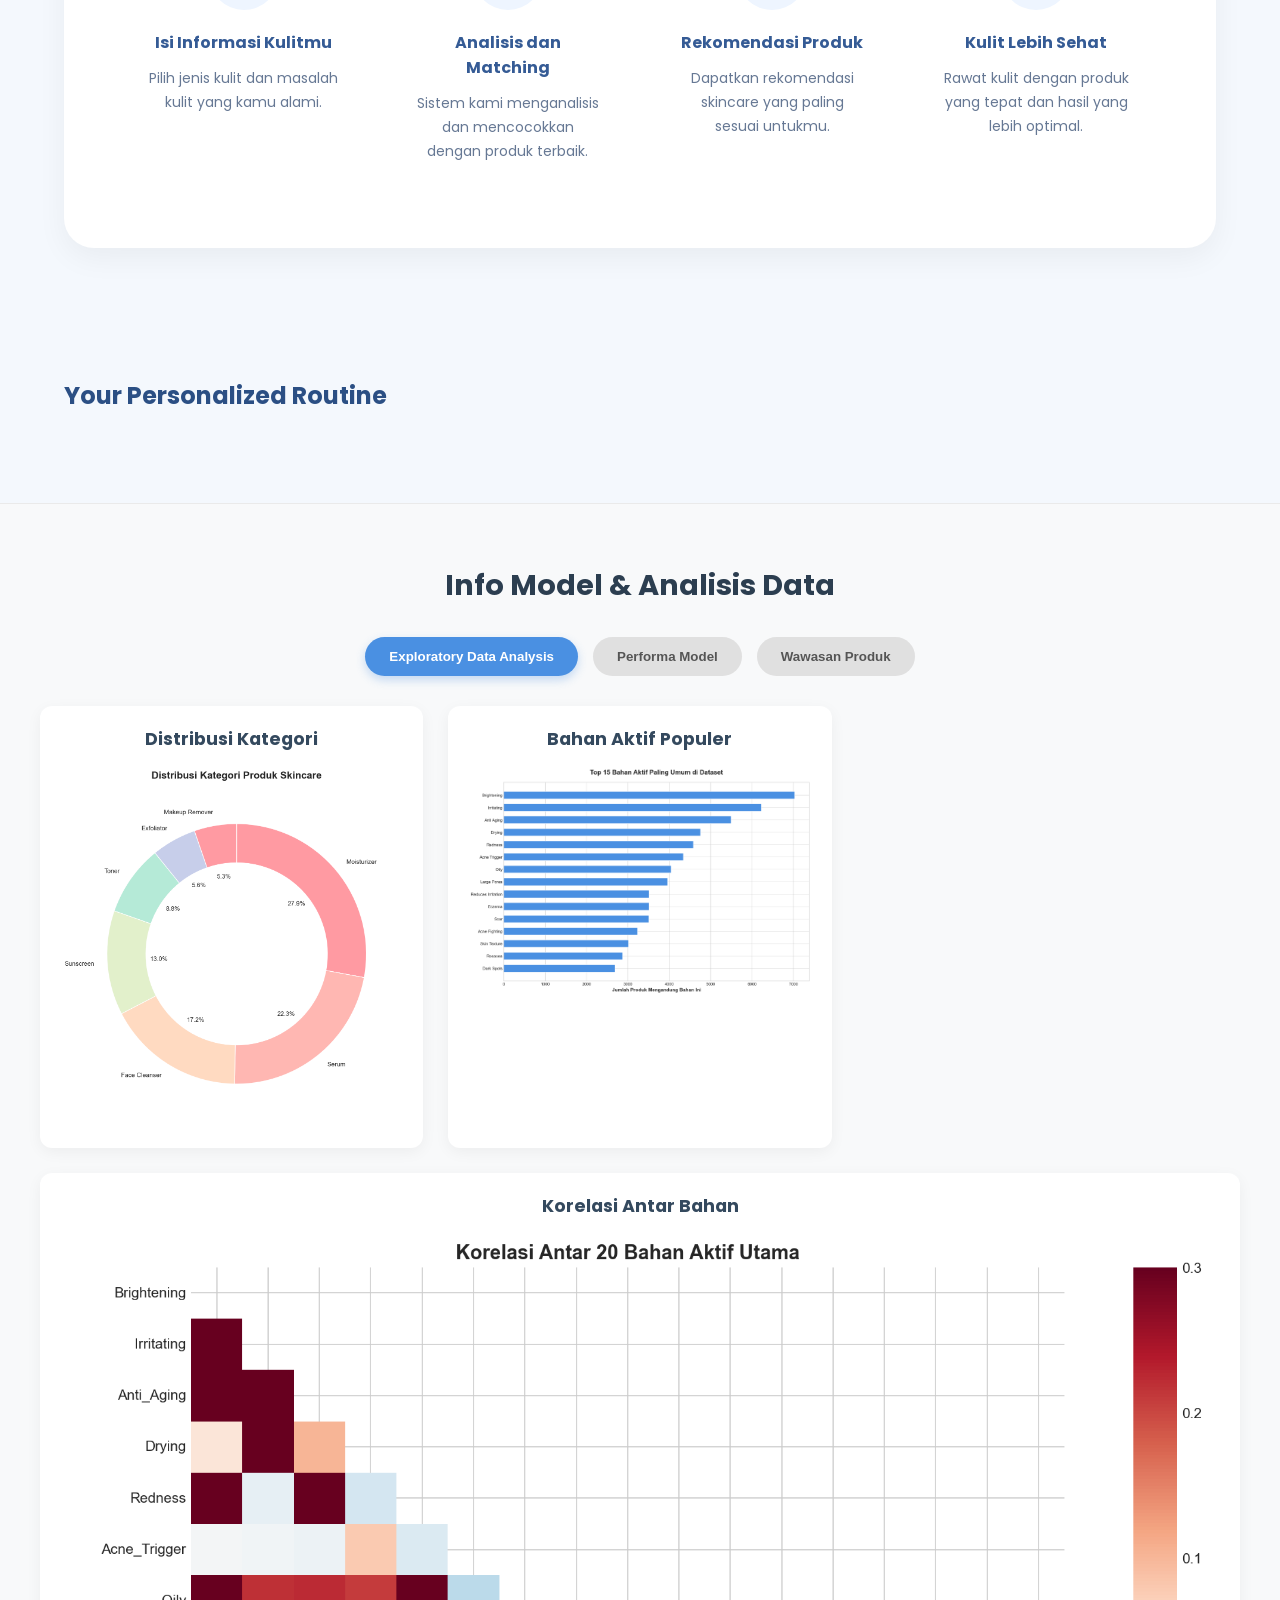
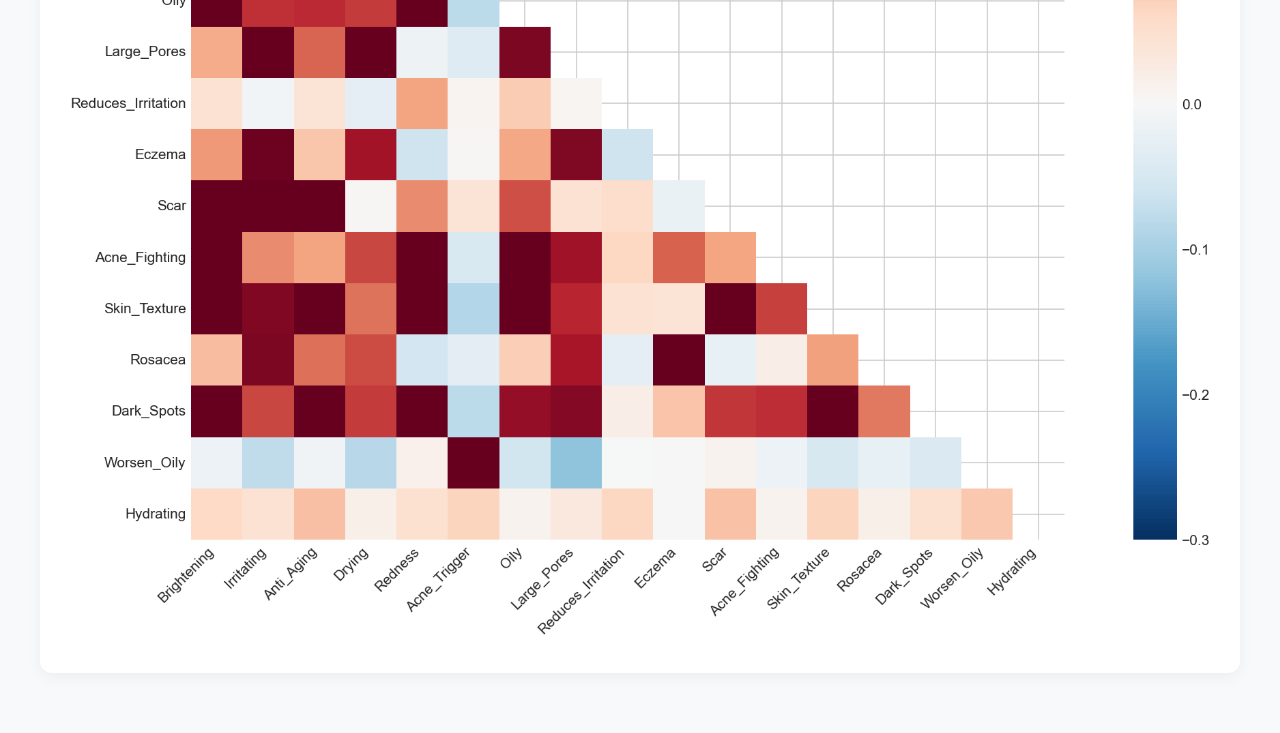
==== commit fc3181ab: "perbaikan tab eda" ====
--- a/frontend/index.html
+++ b/frontend/index.html
@@ -276,7 +276,7 @@
 <!-- SECTION TAB INFO MODEL & EDA -->
 <section id="model-info-section">
     <div class="info-container">
-        <h2 class="info-title">🔬 Info Model & Analisis Data</h2>
+        <h2 class="info-title">Info Model & Analisis Data</h2>
         
         <!-- Navigasi Tab -->
         <div class="info-tabs">
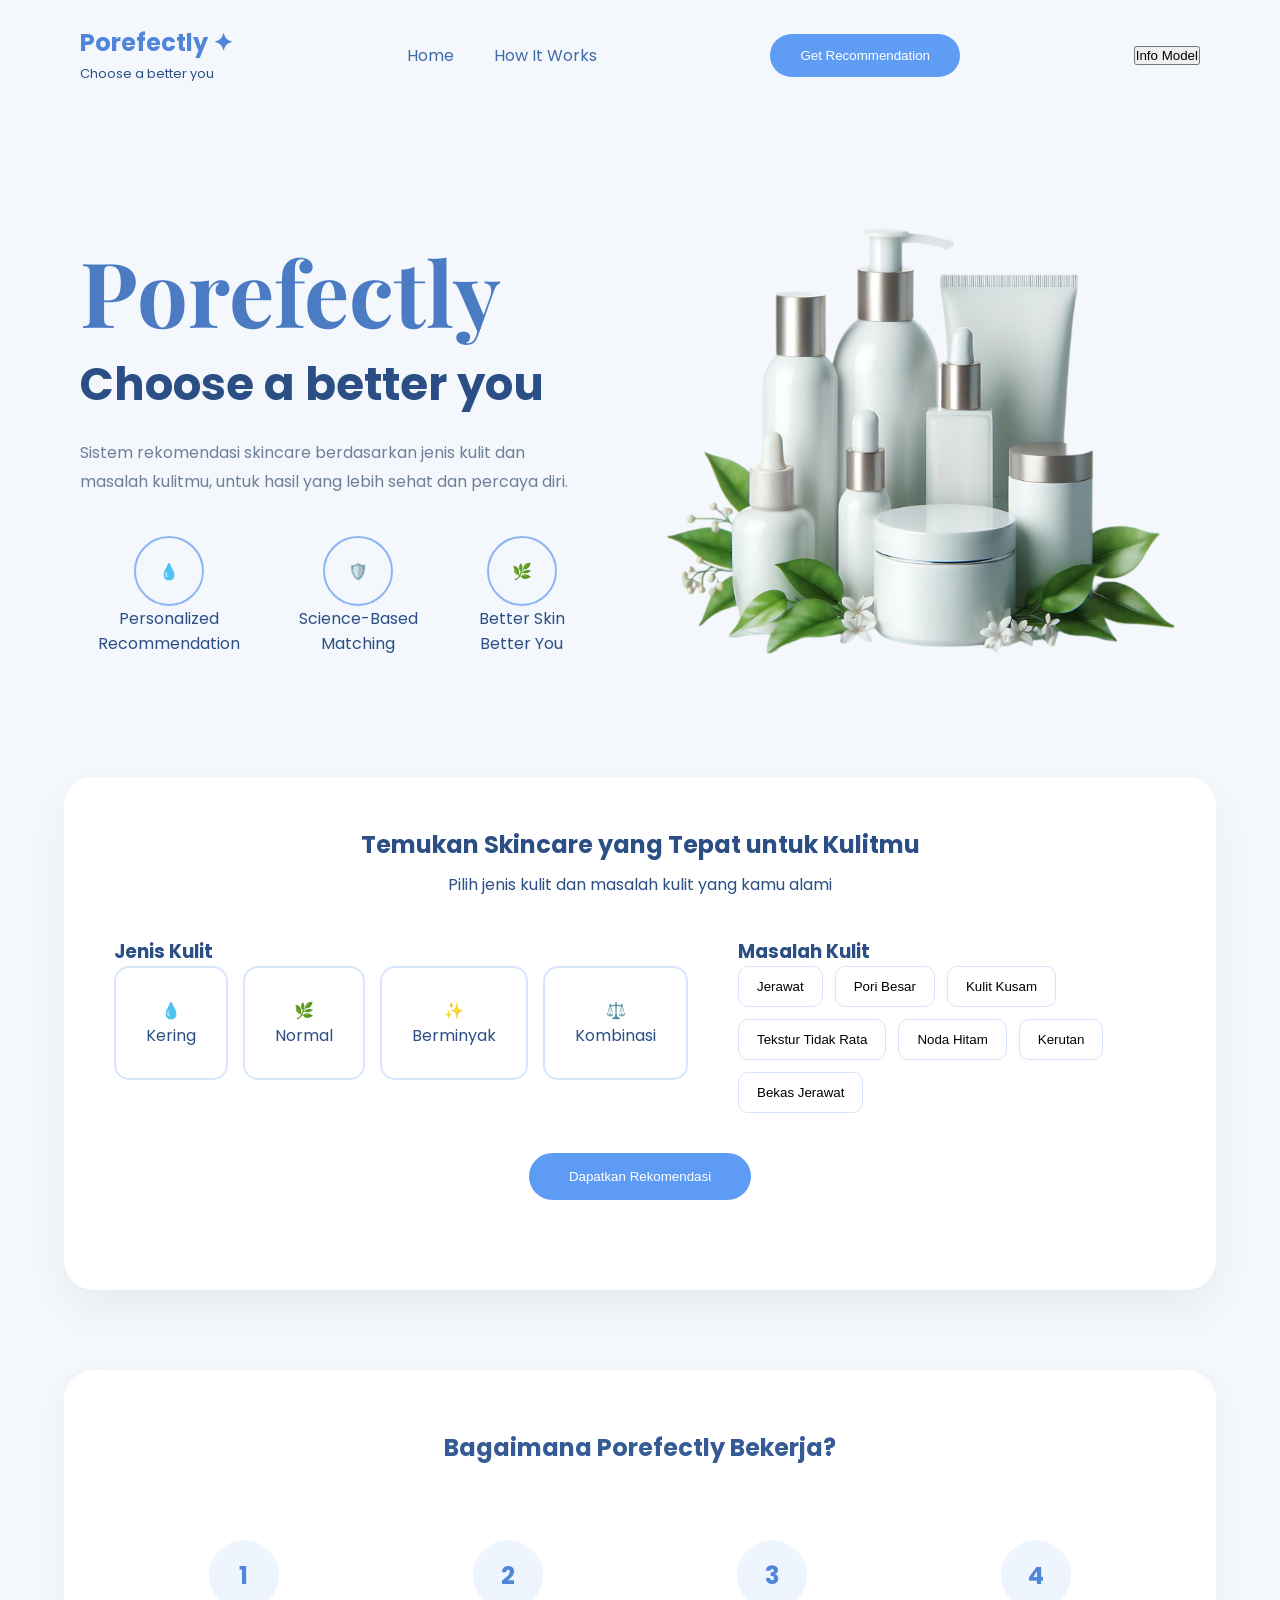
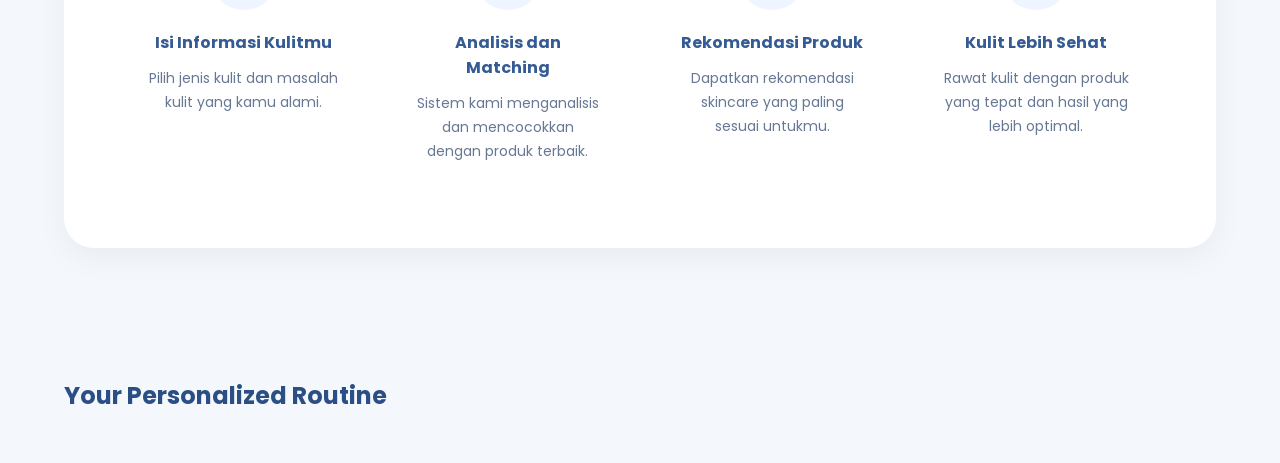
==== commit bbac00a6: "update frontedn eda" ====
--- a/frontend/index.html
+++ b/frontend/index.html
@@ -46,6 +46,8 @@
             onclick="scrollToForm()">
         Get Recommendation
     </button>
+
+    <button class="nav-btn-info" onclick="toggleModelModal()"> Info Model</button>
 
 </nav>
 
@@ -273,37 +275,35 @@
 
 </section>
 
-<!-- SECTION TAB INFO MODEL & EDA -->
-<section id="model-info-section">
-    <div class="info-container">
-        <h2 class="info-title">Info Model & Analisis Data</h2>
+<!-- MODAL INFO MODEL (TERSEMBUNYI SECARA DEFAULT) -->
+<div id="model-modal" class="modal-overlay" style="display: none;">
+    <div class="modal-content">
+        <span class="close-modal" onclick="toggleModelModal()">&times;</span>
         
-        <!-- Navigasi Tab -->
+        <h2 class="modal-title">🔬 Analisis Data & Performa Model</h2>
+        
+        <!-- Tab Navigasi di Dalam Modal -->
         <div class="info-tabs">
-            <button class="tab-btn active" onclick="openModelTab('tab-eda')">Exploratory Data Analysis</button>
-            <button class="tab-btn" onclick="openModelTab('tab-performance')">Performa Model</button>
-            <button class="tab-btn" onclick="openModelTab('tab-insights')">Wawasan Produk</button>
+            <button class="tab-btn active" onclick="openModelTab('tab-eda')">EDA</button>
+            <button class="tab-btn" onclick="openModelTab('tab-performance')">Performa</button>
+            <button class="tab-btn" onclick="openModelTab('tab-insights')">Wawasan</button>
         </div>
 
         <!-- KONTEN TAB 1: EDA -->
         <div id="tab-eda" class="tab-content active">
             <div class="info-grid">
                 <div class="info-card">
-                    <h3>Distribusi Kategori</h3>
-                    <img src="assets/eda_product_distribution.png" alt="Distribusi Produk" loading="lazy">
+                    <h3>Distribusi Produk</h3>
+                    <img src="assets/eda_product_distribution.png" alt="Distribusi" loading="lazy">
                 </div>
                 <div class="info-card">
-                    <h3>Bahan Aktif Populer</h3>
+                    <h3>Bahan Populer</h3>
                     <img src="assets/eda_top_ingredients.png" alt="Top Ingredients" loading="lazy">
                 </div>
-                <div class="info-card full-width">
-                    <h3>Korelasi Antar Bahan</h3>
-                    <img src="assets/eda_ingredients_correlation_heatmap.png" alt="Heatmap Korelasi" loading="lazy">
-                </div>
-            </div>
-        </div>
-
-        <!-- KONTEN TAB 2: PERFORMA MODEL -->
+            </div>
+        </div>
+
+        <!-- KONTEN TAB 2: PERFORMA -->
         <div id="tab-performance" class="tab-content">
             <div class="info-grid">
                 <div class="info-card">
@@ -311,31 +311,23 @@
                     <img src="assets/confusion_matrix_serum.png" alt="CM Serum" loading="lazy">
                 </div>
                 <div class="info-card">
-                    <h3>Confusion Matrix: Moisturizer</h3>
-                    <img src="assets/confusion_matrix_moisturizer.png" alt="CM Moisturizer" loading="lazy">
-                </div>
-                <div class="info-card">
                     <h3>Silhouette Score</h3>
-                    <img src="assets/silhouette_score_per_type.png" alt="Silhouette Score" loading="lazy">
-                </div>
-            </div>
-        </div>
-
-        <!-- KONTEN TAB 3: WAWASAN PRODUK -->
+                    <img src="assets/silhouette_score_per_type.png" alt="Silhouette" loading="lazy">
+                </div>
+            </div>
+        </div>
+
+        <!-- KONTEN TAB 3: WAWASAN -->
         <div id="tab-insights" class="tab-content">
             <div class="info-grid">
-                <div class="info-card">
-                    <h3>Kompleksitas Formula</h3>
-                    <img src="assets/eda_complexity_by_type.png" alt="Complexity" loading="lazy">
-                </div>
-                <div class="info-card">
-                    <h3>Rata-rata Kehadiran Bahan</h3>
-                    <img src="assets/eda_avg_ingredients_by_type.png" alt="Avg Ingredients" loading="lazy">
-                </div>
-            </div>
-        </div>
-    </div>
-</section>
+                <div class="info-card full-width">
+                    <h3>Korelasi Bahan Aktif</h3>
+                    <img src="assets/eda_ingredients_correlation_heatmap.png" alt="Heatmap" loading="lazy">
+                </div>
+            </div>
+        </div>
+    </div>
+</div>
 
 <script src="script.js"></script>
 
--- a/frontend/style.css
+++ b/frontend/style.css
@@ -377,76 +377,54 @@
     font-size:14px;
 }
 
-/* STYLE KHUSUS TAB INFO MODEL */
-#model-info-section {
-    padding: 60px 20px;
-    background-color: #f8f9fa;
-    border-top: 1px solid #eaeaea;
-    margin-top: 40px;
-}
-
-.info-container { max-width: 1200px; margin: 0 auto; }
-
-.info-title {
-    text-align: center;
-    color: #2c3e50;
-    margin-bottom: 30px;
-    font-size: 1.8rem;
-}
-
-/* Tombol Tab */
-.info-tabs {
+/* STYLE MODAL OVERLAY */
+.modal-overlay {
+    position: fixed;
+    top: 0; left: 0; width: 100%; height: 100%;
+    background: rgba(0, 0, 0, 0.6);
+    backdrop-filter: blur(5px); /* Efek blur estetik */
+    z-index: 9999; /* Pastikan di atas semua elemen */
     display: flex;
     justify-content: center;
-    gap: 15px;
-    margin-bottom: 30px;
-    flex-wrap: wrap;
-}
-
-.tab-btn {
-    padding: 12px 24px;
-    border: none;
-    background: #e0e0e0;
-    color: #555;
-    border-radius: 25px;
-    cursor: pointer;
-    font-weight: 600;
-    transition: all 0.3s ease;
-}
-
-.tab-btn:hover { background: #d0d0d0; }
-.tab-btn.active { 
-    background: #4A90E2; 
-    color: white; 
-    box-shadow: 0 4px 10px rgba(74, 144, 226, 0.3); 
-}
-
-/* Grid & Card Layout */
-.info-grid {
-    display: grid;
-    grid-template-columns: repeat(auto-fit, minmax(300px, 1fr));
-    gap: 25px;
-}
-
-.info-card {
+    align-items: center;
+    padding: 20px;
+}
+
+.modal-content {
     background: white;
-    padding: 20px;
-    border-radius: 12px;
-    box-shadow: 0 4px 15px rgba(0,0,0,0.05);
-    transition: transform 0.2s ease;
-    text-align: center;
-}
-
-.info-card:hover { transform: translateY(-5px); }
-.info-card h3 { font-size: 1.1rem; color: #34495e; margin-bottom: 15px; margin-top: 0; }
-.info-card img { width: 100%; height: auto; border-radius: 8px; object-fit: contain; }
+    width: 100%; max-width: 1000px;
+    max-height: 85vh; /* Agar tidak melebihi layar */
+    overflow-y: auto; /* Scrollable jika konten panjang */
+    border-radius: 16px;
+    padding: 30px;
+    position: relative;
+    box-shadow: 0 20px 50px rgba(0,0,0,0.2);
+    animation: slideUp 0.3s ease-out;
+}
+
+.close-modal {
+    position: absolute; top: 15px; right: 20px;
+    font-size: 28px; cursor: pointer; color: #555;
+    transition: 0.2s;
+}
+.close-modal:hover { color: #e74c3c; }
+
+.modal-title { text-align: center; margin-bottom: 20px; color: #2c3e50; }
+
+/* GRID & CARD DI DALAM MODAL (Sama seperti sebelumnya) */
+.info-grid { display: grid; grid-template-columns: repeat(auto-fit, minmax(280px, 1fr)); gap: 20px; }
+.info-card { background: #f8f9fa; padding: 15px; border-radius: 10px; text-align: center; }
+.info-card img { width: 100%; height: auto; border-radius: 6px; margin-top: 10px; }
 .full-width { grid-column: 1 / -1; }
 
-/* Animasi Transisi Tab */
-.tab-content { display: none; animation: fadeInInfo 0.4s ease-in-out; }
-.tab-content.active { display: block; }
-
-@keyframes fadeInInfo {
-    from { opacity: 0; transform: translateY(10px); }
+/* ANIMASI MUNCUL */
+@keyframes slideUp {
+    from { opacity: 0; transform: translateY(30px); }
     to { opacity: 1; transform: translateY(0); }
+}
+
+/* RESPONSIF UNTUK HP */
+@media (max-width: 768px) {
+    .modal-content { padding: 20px; max-height: 90vh; }
+    .info-grid { grid-template-columns: 1fr; }
 }
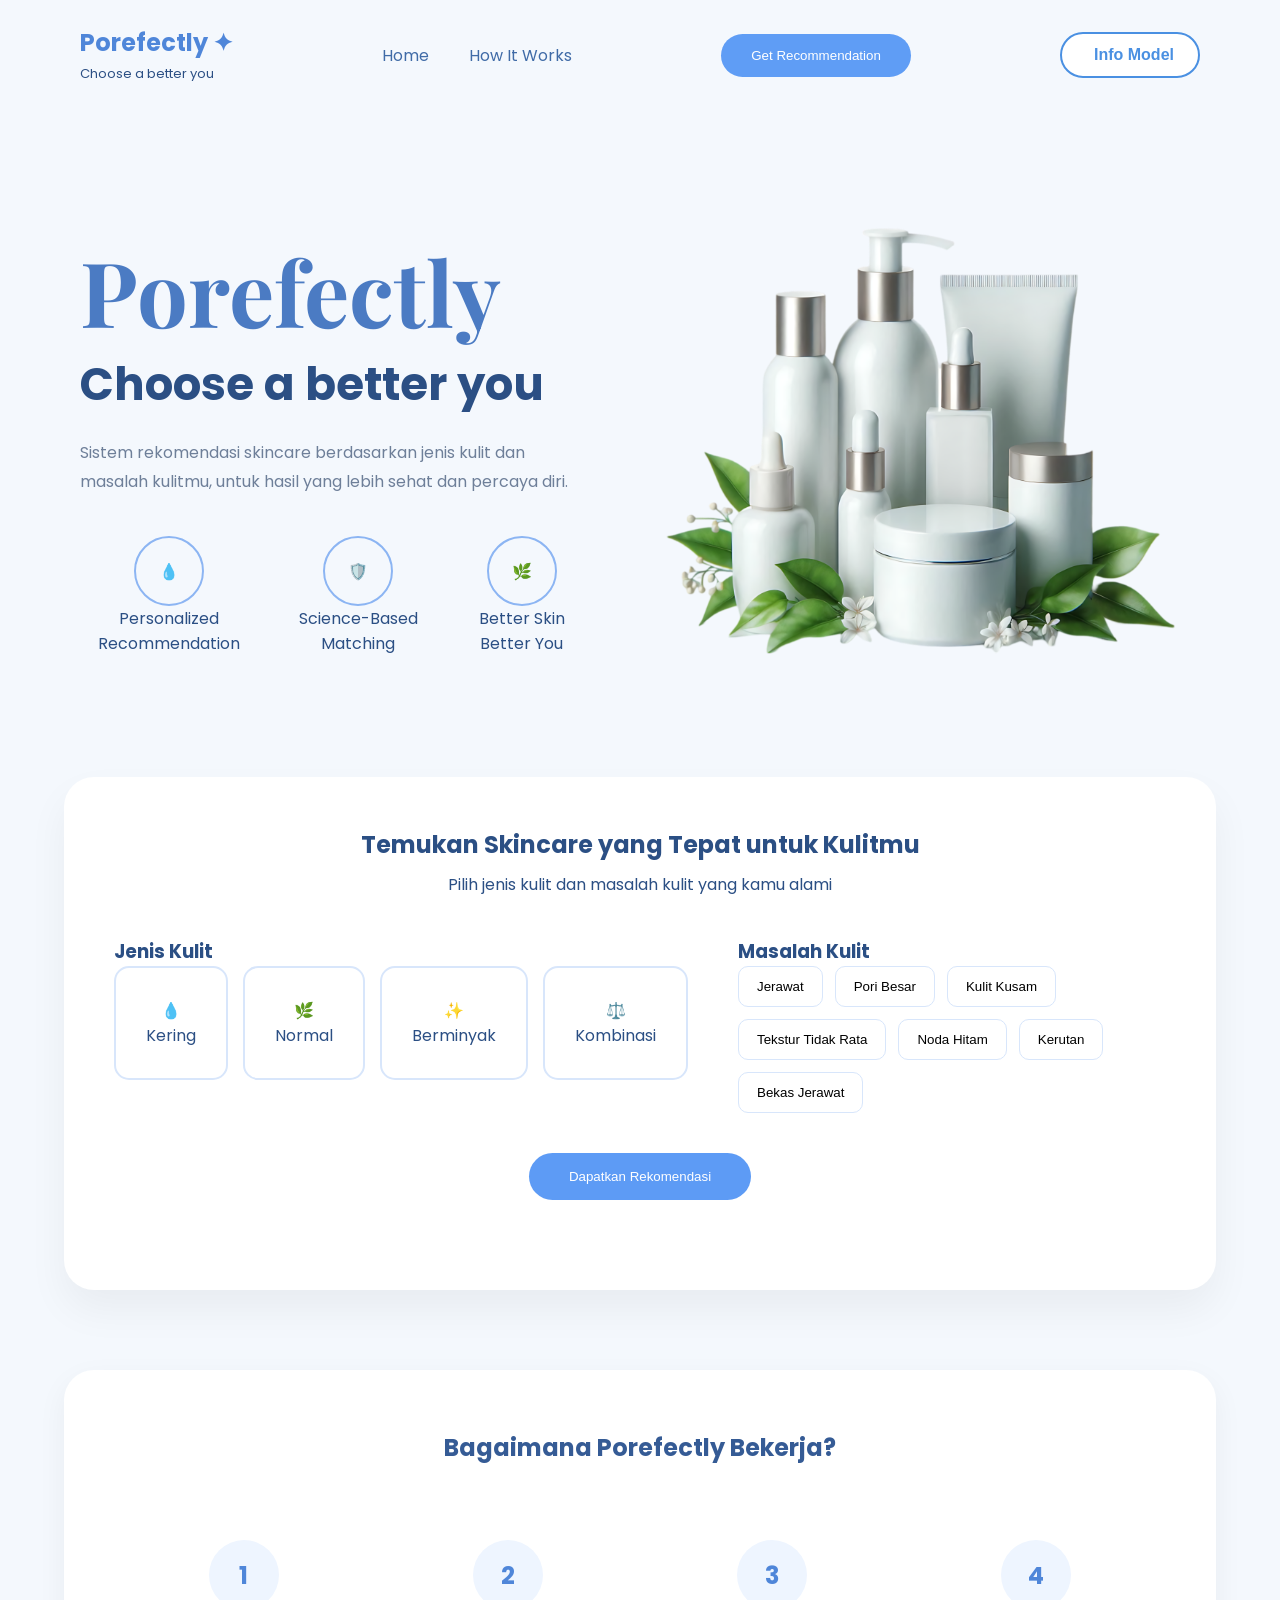
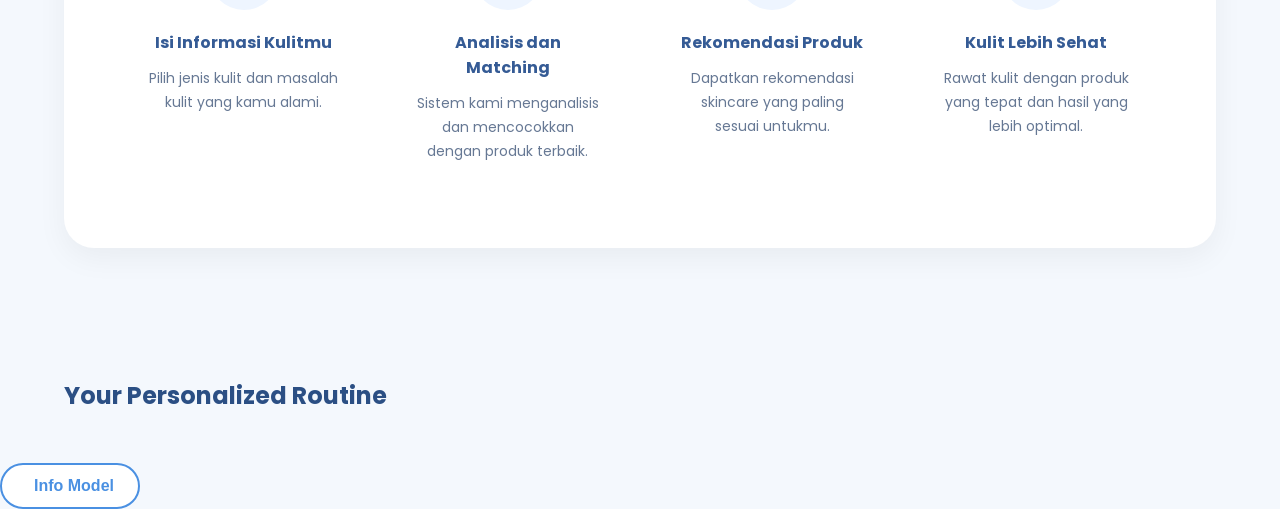
==== commit aba35a58: "update frontend lagi  eda" ====
--- a/frontend/index.html
+++ b/frontend/index.html
@@ -47,7 +47,9 @@
         Get Recommendation
     </button>
 
-    <button class="nav-btn-info" onclick="toggleModelModal()"> Info Model</button>
+    <button class="btn-info-model" onclick="toggleModelModal()">
+        <span>️</span> Info Model
+    </button>
 
 </nav>
 
@@ -275,42 +277,47 @@
 
 </section>
 
-<!-- MODAL INFO MODEL (TERSEMBUNYI SECARA DEFAULT) -->
+<!-- TOMBOL INFO MODEL DI NAVBAR/HEADER -->
+<button class="btn-info-model" onclick="toggleModelModal()">
+    <span>️</span> Info Model
+</button>
+
+<!-- MODAL OVERLAY (Tersembunyi Default) -->
 <div id="model-modal" class="modal-overlay" style="display: none;">
     <div class="modal-content">
-        <span class="close-modal" onclick="toggleModelModal()">&times;</span>
+        <span class="close-btn" onclick="toggleModelModal()">&times;</span>
         
-        <h2 class="modal-title">🔬 Analisis Data & Performa Model</h2>
+        <h2 class="modal-title">Analisis Data & Performa Model</h2>
         
-        <!-- Tab Navigasi di Dalam Modal -->
-        <div class="info-tabs">
-            <button class="tab-btn active" onclick="openModelTab('tab-eda')">EDA</button>
-            <button class="tab-btn" onclick="openModelTab('tab-performance')">Performa</button>
-            <button class="tab-btn" onclick="openModelTab('tab-insights')">Wawasan</button>
+        <!-- TAB NAVIGASI YANG BISA DIKLIK -->
+        <div class="tab-navigation">
+            <button class="tab-link active" onclick="openModelTab('tab-eda', this)">EDA</button>
+            <button class="tab-link" onclick="openModelTab('tab-performance', this)">Performa</button>
+            <button class="tab-link" onclick="openModelTab('tab-insights', this)">Wawasan</button>
         </div>
 
         <!-- KONTEN TAB 1: EDA -->
-        <div id="tab-eda" class="tab-content active">
-            <div class="info-grid">
-                <div class="info-card">
+        <div id="tab-eda" class="tab-pane active">
+            <div class="grid-layout">
+                <div class="card-img">
                     <h3>Distribusi Produk</h3>
-                    <img src="assets/eda_product_distribution.png" alt="Distribusi" loading="lazy">
-                </div>
-                <div class="info-card">
-                    <h3>Bahan Populer</h3>
-                    <img src="assets/eda_top_ingredients.png" alt="Top Ingredients" loading="lazy">
+                    <img src="assets/eda_product_distribution.png" alt="EDA Distribusi" loading="lazy">
+                </div>
+                <div class="card-img">
+                    <h3>Top Ingredients</h3>
+                    <img src="assets/eda_top_ingredients.png" alt="EDA Top Ingredients" loading="lazy">
                 </div>
             </div>
         </div>
 
         <!-- KONTEN TAB 2: PERFORMA -->
-        <div id="tab-performance" class="tab-content">
-            <div class="info-grid">
-                <div class="info-card">
-                    <h3>Confusion Matrix: Serum</h3>
+        <div id="tab-performance" class="tab-pane">
+            <div class="grid-layout">
+                <div class="card-img">
+                    <h3>Confusion Matrix Serum</h3>
                     <img src="assets/confusion_matrix_serum.png" alt="CM Serum" loading="lazy">
                 </div>
-                <div class="info-card">
+                <div class="card-img">
                     <h3>Silhouette Score</h3>
                     <img src="assets/silhouette_score_per_type.png" alt="Silhouette" loading="lazy">
                 </div>
@@ -318,9 +325,9 @@
         </div>
 
         <!-- KONTEN TAB 3: WAWASAN -->
-        <div id="tab-insights" class="tab-content">
-            <div class="info-grid">
-                <div class="info-card full-width">
+        <div id="tab-insights" class="tab-pane">
+            <div class="grid-layout">
+                <div class="card-img full-width">
                     <h3>Korelasi Bahan Aktif</h3>
                     <img src="assets/eda_ingredients_correlation_heatmap.png" alt="Heatmap" loading="lazy">
                 </div>
--- a/frontend/style.css
+++ b/frontend/style.css
@@ -377,54 +377,67 @@
     font-size:14px;
 }
 
-/* STYLE MODAL OVERLAY */
+/* STYLE TOMBOL INFO MODEL (Serupa dengan Get Recommendation) */
+.btn-info-model {
+    background-color: white;
+    color: #4A90E2; /* Biru brand Porefectly */
+    border: 2px solid #4A90E2;
+    padding: 12px 24px;
+    border-radius: 25px;
+    font-size: 1rem;
+    font-weight: 600;
+    cursor: pointer;
+    transition: all 0.3s ease;
+    display: inline-flex;
+    align-items: center;
+    gap: 8px;
+}
+
+.btn-info-model:hover {
+    background-color: #4A90E2;
+    color: white;
+    transform: translateY(-2px);
+    box-shadow: 0 4px 12px rgba(74, 144, 226, 0.3);
+}
+
+/* STYLE MODAL & TAB NAVIGASI */
 .modal-overlay {
-    position: fixed;
-    top: 0; left: 0; width: 100%; height: 100%;
-    background: rgba(0, 0, 0, 0.6);
-    backdrop-filter: blur(5px); /* Efek blur estetik */
-    z-index: 9999; /* Pastikan di atas semua elemen */
-    display: flex;
-    justify-content: center;
-    align-items: center;
-    padding: 20px;
+    position: fixed; top: 0; left: 0; width: 100%; height: 100%;
+    background: rgba(0, 0, 0, 0.6); backdrop-filter: blur(5px);
+    z-index: 9999; display: flex; justify-content: center; align-items: center;
 }
 
 .modal-content {
-    background: white;
-    width: 100%; max-width: 1000px;
-    max-height: 85vh; /* Agar tidak melebihi layar */
-    overflow-y: auto; /* Scrollable jika konten panjang */
-    border-radius: 16px;
-    padding: 30px;
-    position: relative;
-    box-shadow: 0 20px 50px rgba(0,0,0,0.2);
-    animation: slideUp 0.3s ease-out;
-}
-
-.close-modal {
-    position: absolute; top: 15px; right: 20px;
-    font-size: 28px; cursor: pointer; color: #555;
-    transition: 0.2s;
-}
-.close-modal:hover { color: #e74c3c; }
-
-.modal-title { text-align: center; margin-bottom: 20px; color: #2c3e50; }
-
-/* GRID & CARD DI DALAM MODAL (Sama seperti sebelumnya) */
-.info-grid { display: grid; grid-template-columns: repeat(auto-fit, minmax(280px, 1fr)); gap: 20px; }
-.info-card { background: #f8f9fa; padding: 15px; border-radius: 10px; text-align: center; }
-.info-card img { width: 100%; height: auto; border-radius: 6px; margin-top: 10px; }
+    background: white; width: 90%; max-width: 900px; max-height: 85vh;
+    overflow-y: auto; border-radius: 16px; padding: 30px; position: relative;
+    box-shadow: 0 20px 50px rgba(0,0,0,0.2); animation: slideUp 0.3s ease-out;
+}
+
+.tab-navigation {
+    display: flex; justify-content: center; gap: 10px; margin-bottom: 25px;
+    border-bottom: 1px solid #eee; padding-bottom: 15px;
+}
+
+.tab-link {
+    background: transparent; border: none; padding: 10px 20px;
+    font-size: 1rem; color: #666; cursor: pointer; border-radius: 20px;
+    transition: all 0.3s; font-weight: 500;
+}
+
+.tab-link:hover { background: #f0f4f8; color: #4A90E2; }
+.tab-link.active { background: #4A90E2; color: white; box-shadow: 0 4px 10px rgba(74, 144, 226, 0.2); }
+
+/* GRID LAYOUT UNTUK GAMBAR */
+.grid-layout { display: grid; grid-template-columns: repeat(auto-fit, minmax(300px, 1fr)); gap: 20px; }
+.card-img { background: #f8f9fa; padding: 15px; border-radius: 12px; text-align: center; }
+.card-img h3 { font-size: 1.1rem; color: #333; margin-bottom: 10px; }
+.card-img img { width: 100%; height: auto; border-radius: 8px; }
 .full-width { grid-column: 1 / -1; }
 
-/* ANIMASI MUNCUL */
-@keyframes slideUp {
-    from { opacity: 0; transform: translateY(30px); }
-    to { opacity: 1; transform: translateY(0); }
-}
-
-/* RESPONSIF UNTUK HP */
-@media (max-width: 768px) {
-    .modal-content { padding: 20px; max-height: 90vh; }
-    .info-grid { grid-template-columns: 1fr; }
-}+/* ANIMASI & UTILITAS */
+.tab-pane { display: none; animation: fadeIn 0.4s ease; }
+.tab-pane.active { display: block; }
+.close-btn { position: absolute; top: 15px; right: 20px; font-size: 28px; cursor: pointer; color: #888; }
+.close-btn:hover { color: #e74c3c; }
+@keyframes slideUp { from { opacity: 0; transform: translateY(30px); } to { opacity: 1; transform: translateY(0); } }
+@keyframes fadeIn { from { opacity: 0; } to { opacity: 1; } }
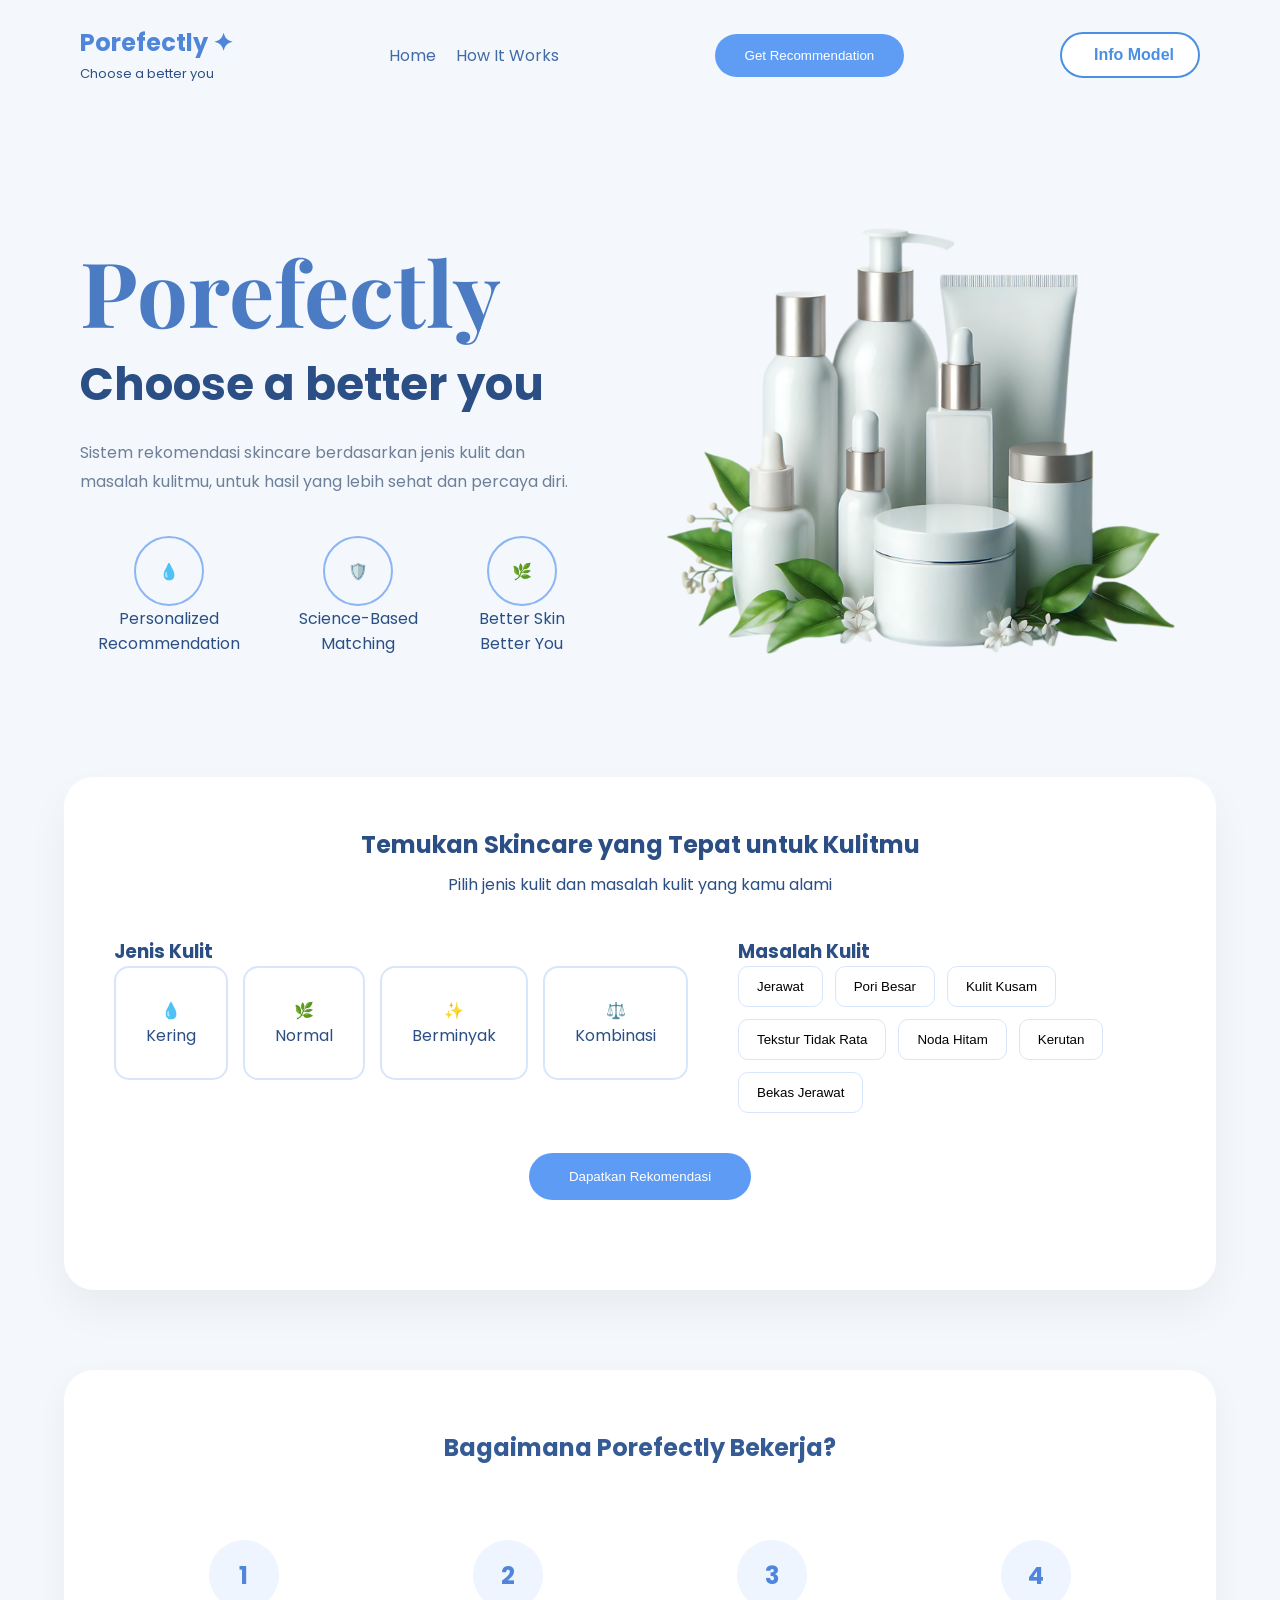
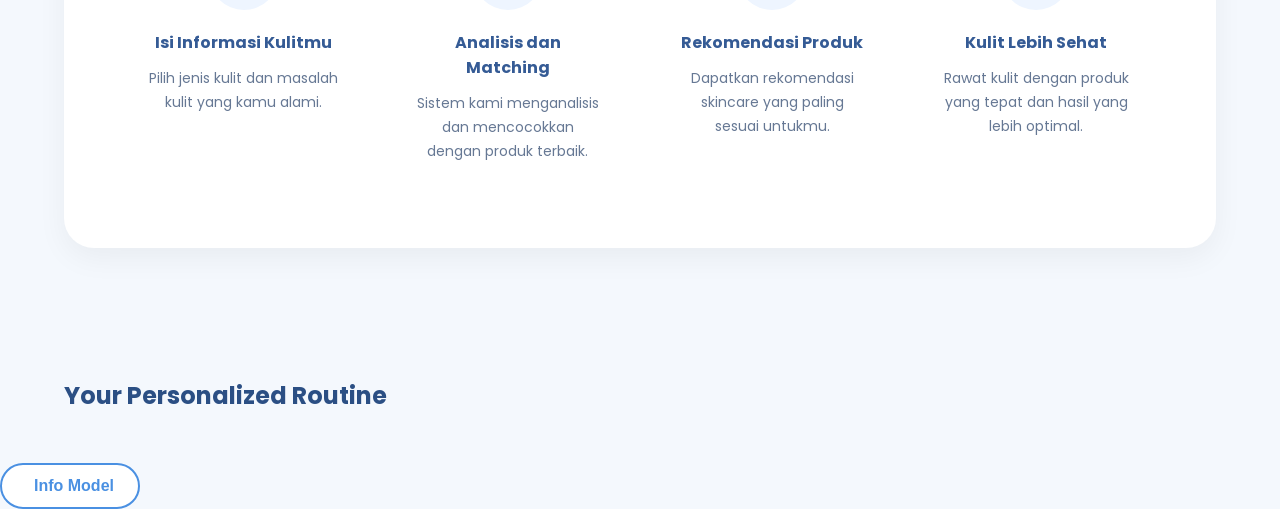
==== commit 813a8dd5: "update frontend lagi lagi  eda" ====
--- a/frontend/index.html
+++ b/frontend/index.html
@@ -307,6 +307,18 @@
                     <h3>Top Ingredients</h3>
                     <img src="assets/eda_top_ingredients.png" alt="EDA Top Ingredients" loading="lazy">
                 </div>
+                <div class="card-img">
+                    <h3>Korelasi Antar Fitur AfterUse</h3>
+                    <img src="assets/Heatmap Korelasi Antar Fitur afterUse.png" alt="EDA Korelasi Fitur" loading="lazy">
+                </div>
+                <div class="card-img">
+                    <h3>Proporsi Fitur AfterUse per Type</h3>
+                    <img src="assets/Heatmap Proporsi Fitur afterUse per Type Produk.png" alt="EDA Proporsi Fitur" loading="lazy">
+                </div>
+                <div class="card-img">
+                    <h3>Bahan Dominan di Seluruh Kategori</h3>
+                    <img src="assets/eda_avg_ingredients_by_type.png" alt="EDA Bahan Dominan" loading="lazy">
+                </div>
             </div>
         </div>
 
@@ -316,6 +328,31 @@
                 <div class="card-img">
                     <h3>Confusion Matrix Serum</h3>
                     <img src="assets/confusion_matrix_serum.png" alt="CM Serum" loading="lazy">
+                </div>
+                <div class="grid-layout">
+                <div class="card-img">
+                    <h3>Confusion Matrix Sunscreen</h3>
+                    <img src="assets/confusion_matrix_sunscreen.png" alt="CM Sunscreen" loading="lazy">
+                </div>
+                <div class="card-img">
+                    <h3>Confusion Matrix Toner</h3>
+                    <img src="assets/confusion_matrix_toner.png" alt="CM Toner" loading="lazy">
+                </div>
+                <div class="card-img">
+                    <h3>Confusion Matrix Moisturizer</h3>
+                    <img src="assets/confusion_matrix_moisturizer.png" alt="CM Moisturizer" loading="lazy">
+                </div>
+                <div class="card-img">
+                    <h3>Confusion Matrix Makeup Remover</h3>
+                    <img src="assets/confusion_matrix_makeup_remover.png" alt="CM Makeup Remover" loading="lazy">
+                </div>
+                <div class="card-img">
+                    <h3>Confusion Matrix Face Cleanser</h3>
+                    <img src="assets/confusion_matrix_face_cleanser.png" alt="CM Face Cleanser" loading="lazy">
+                </div>
+                <div class="card-img">
+                    <h3>Confusion Matrix Face Exfoliator</h3>
+                    <img src="assets/confusion_matrix_exfoliator.png" alt="CM Exfoliator" loading="lazy">
                 </div>
                 <div class="card-img">
                     <h3>Silhouette Score</h3>
@@ -328,8 +365,8 @@
         <div id="tab-insights" class="tab-pane">
             <div class="grid-layout">
                 <div class="card-img full-width">
-                    <h3>Korelasi Bahan Aktif</h3>
-                    <img src="assets/eda_ingredients_correlation_heatmap.png" alt="Heatmap" loading="lazy">
+                    <h3>Top 10 Brand dengan Jumlah Produk Terbanyak</h3>
+                    <img src="assets/Top 10 Brand dengan Jumlah Produk Terbanyak.png" alt="Top Brand Terbanyak" loading="lazy">
                 </div>
             </div>
         </div>
--- a/frontend/style.css
+++ b/frontend/style.css
@@ -33,7 +33,7 @@
 
 .nav-menu{
     display:flex;
-    gap:40px;
+    gap: 20px;
     list-style:none;
 }
 
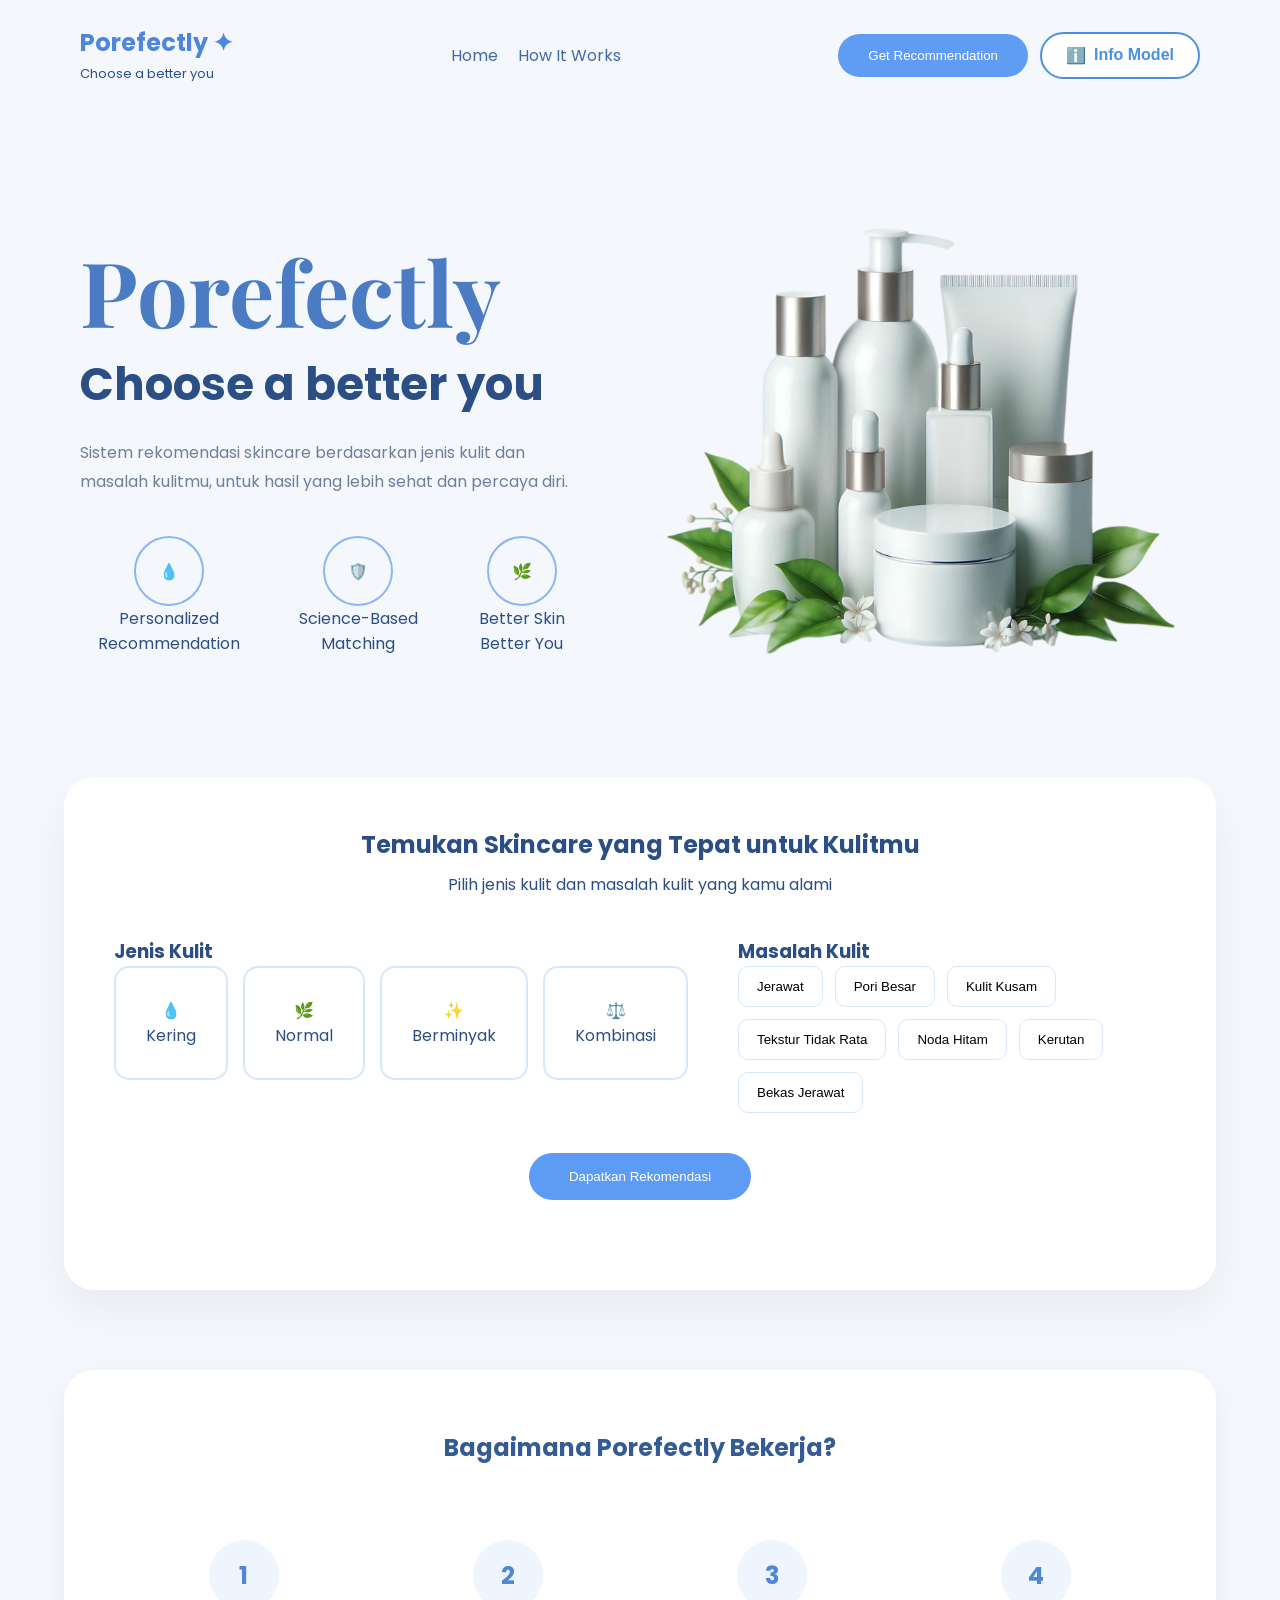
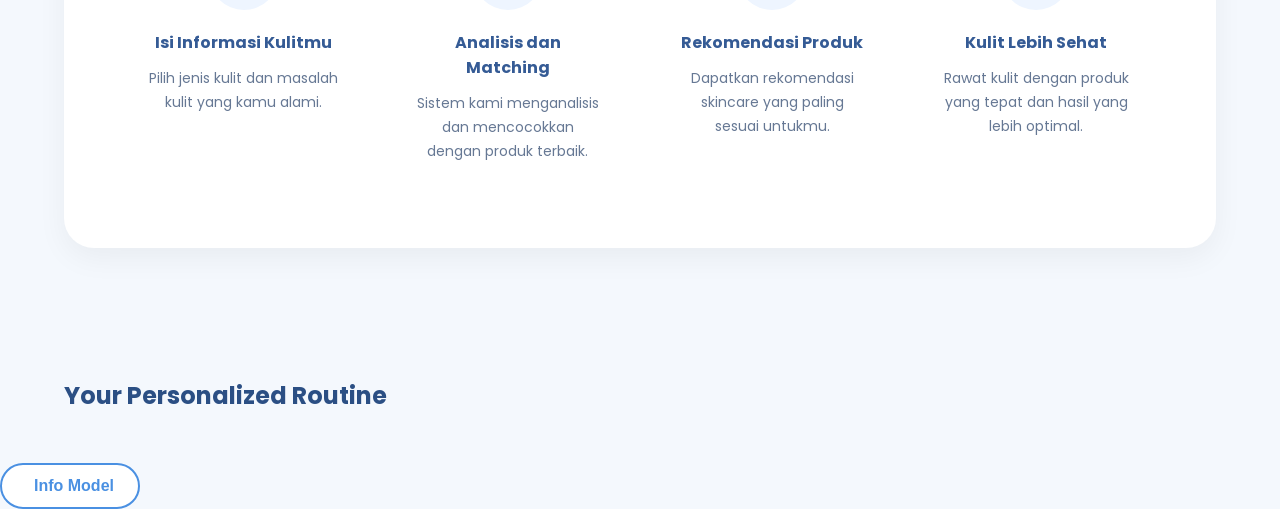
==== commit 70dd6b1a: "update frontend lagi lagi  eda" ====
--- a/frontend/index.html
+++ b/frontend/index.html
@@ -42,14 +42,15 @@
 
     </ul>
 
-    <button class="btn-nav"
-            onclick="scrollToForm()">
-        Get Recommendation
-    </button>
-
-    <button class="btn-info-model" onclick="toggleModelModal()">
-        <span>️</span> Info Model
-    </button>
+    <div class="nav-actions">
+        <button class="btn-nav" onclick="scrollToForm()">
+            Get Recommendation
+        </button>
+        
+        <button class="btn-info-model" onclick="toggleModelModal()">
+            <span>ℹ️</span> Info Model
+        </button>
+    </div>
 
 </nav>
 
@@ -298,75 +299,67 @@
 
         <!-- KONTEN TAB 1: EDA -->
         <div id="tab-eda" class="tab-pane active">
-            <div class="grid-layout">
-                <div class="card-img">
+            <div class="info-grid">
+                <div class="info-card">
                     <h3>Distribusi Produk</h3>
-                    <img src="assets/eda_product_distribution.png" alt="EDA Distribusi" loading="lazy">
-                </div>
-                <div class="card-img">
+                    <img src="assets/eda_product_distribution.png" alt="Distribusi Produk" loading="lazy">
+                </div>
+                <div class="info-card">
                     <h3>Top Ingredients</h3>
-                    <img src="assets/eda_top_ingredients.png" alt="EDA Top Ingredients" loading="lazy">
-                </div>
-                <div class="card-img">
+                    <img src="assets/eda_top_ingredients.png" alt="Top Ingredients" loading="lazy">
+                </div>
+                <div class="info-card full-width">
                     <h3>Korelasi Antar Fitur AfterUse</h3>
-                    <img src="assets/Heatmap Korelasi Antar Fitur afterUse.png" alt="EDA Korelasi Fitur" loading="lazy">
-                </div>
-                <div class="card-img">
+                    <img src="assets/Heatmap%20Korelasi%20Antar%20Fitur%20afterUse.png" alt="Heatmap Korelasi" loading="lazy">
+                </div>
+                <div class="info-card full-width">
                     <h3>Proporsi Fitur AfterUse per Type</h3>
-                    <img src="assets/Heatmap Proporsi Fitur afterUse per Type Produk.png" alt="EDA Proporsi Fitur" loading="lazy">
-                </div>
-                <div class="card-img">
+                    <img src="assets/Heatmap%20Proporsi%20Fitur%20afterUse%20per%20Type%20Produk.png" alt="Proporsi Fitur" loading="lazy">
+                </div>
+                <div class="info-card">
                     <h3>Bahan Dominan di Seluruh Kategori</h3>
-                    <img src="assets/eda_avg_ingredients_by_type.png" alt="EDA Bahan Dominan" loading="lazy">
-                </div>
-            </div>
-        </div>
-
-        <!-- KONTEN TAB 2: PERFORMA -->
+                    <img src="assets/eda_avg_ingredients_by_type.png" alt="Bahan Dominan" loading="lazy">
+                </div>
+            </div>
+        </div>
+
+        <!-- KONTEN TAB 2: PERFORMA MODEL -->
         <div id="tab-performance" class="tab-pane">
-            <div class="grid-layout">
-                <div class="card-img">
+            <div class="info-grid">
+                <div class="info-card">
                     <h3>Confusion Matrix Serum</h3>
                     <img src="assets/confusion_matrix_serum.png" alt="CM Serum" loading="lazy">
                 </div>
-                <div class="grid-layout">
-                <div class="card-img">
+                <div class="info-card">
+                    <h3>Confusion Matrix Moisturizer</h3>
+                    <img src="assets/confusion_matrix_moisturizer.png" alt="CM Moisturizer" loading="lazy">
+                </div>
+                <div class="info-card">
                     <h3>Confusion Matrix Sunscreen</h3>
                     <img src="assets/confusion_matrix_sunscreen.png" alt="CM Sunscreen" loading="lazy">
                 </div>
-                <div class="card-img">
+                <div class="info-card">
                     <h3>Confusion Matrix Toner</h3>
                     <img src="assets/confusion_matrix_toner.png" alt="CM Toner" loading="lazy">
                 </div>
-                <div class="card-img">
-                    <h3>Confusion Matrix Moisturizer</h3>
-                    <img src="assets/confusion_matrix_moisturizer.png" alt="CM Moisturizer" loading="lazy">
-                </div>
-                <div class="card-img">
-                    <h3>Confusion Matrix Makeup Remover</h3>
-                    <img src="assets/confusion_matrix_makeup_remover.png" alt="CM Makeup Remover" loading="lazy">
-                </div>
-                <div class="card-img">
+                <div class="info-card">
                     <h3>Confusion Matrix Face Cleanser</h3>
                     <img src="assets/confusion_matrix_face_cleanser.png" alt="CM Face Cleanser" loading="lazy">
                 </div>
-                <div class="card-img">
-                    <h3>Confusion Matrix Face Exfoliator</h3>
-                    <img src="assets/confusion_matrix_exfoliator.png" alt="CM Exfoliator" loading="lazy">
-                </div>
-                <div class="card-img">
+                <div class="info-card">
                     <h3>Silhouette Score</h3>
-                    <img src="assets/silhouette_score_per_type.png" alt="Silhouette" loading="lazy">
+                    <img src="assets/silhouette_score_per_type.png" alt="Silhouette Score" loading="lazy">
                 </div>
             </div>
         </div>
 
         <!-- KONTEN TAB 3: WAWASAN -->
         <div id="tab-insights" class="tab-pane">
-            <div class="grid-layout">
-                <div class="card-img full-width">
+            <div class="info-grid">
+                <div class="info-card full-width">
                     <h3>Top 10 Brand dengan Jumlah Produk Terbanyak</h3>
-                    <img src="assets/Top 10 Brand dengan Jumlah Produk Terbanyak.png" alt="Top Brand Terbanyak" loading="lazy">
+                    <!-- Gunakan %20 untuk spasi agar tidak error di Docker/Web -->
+                    <img src="assets/Top%2010%20Brand%20dengan%20Jumlah%20Produk%20Terbanyak.png" alt="Top Brand" loading="lazy">
                 </div>
             </div>
         </div>
--- a/frontend/style.css
+++ b/frontend/style.css
@@ -31,6 +31,12 @@
     font-size:13px;
 }
 
+.nav-right-side {
+    display: flex;
+    align-items: center;
+    gap: 40px; /* Jarak antara link menu dengan grup tombol */
+}
+
 .nav-menu{
     display:flex;
     gap: 20px;
@@ -40,6 +46,12 @@
 .nav-menu a{
     text-decoration:none;
     color:#406ba7;
+}
+
+.nav-actions {
+    display: flex;
+    align-items: center;
+    gap: 12px; 
 }
 
 .btn-nav{
@@ -428,10 +440,10 @@
 .tab-link.active { background: #4A90E2; color: white; box-shadow: 0 4px 10px rgba(74, 144, 226, 0.2); }
 
 /* GRID LAYOUT UNTUK GAMBAR */
-.grid-layout { display: grid; grid-template-columns: repeat(auto-fit, minmax(300px, 1fr)); gap: 20px; }
-.card-img { background: #f8f9fa; padding: 15px; border-radius: 12px; text-align: center; }
+.grid-layout { display: grid; grid-template-columns: repeat(auto-fit, minmax(2, 1fr)); gap: 20px; }
+.card-img { background: #f8f9fa; padding: 15px; border-radius: 12px; text-align: center; overflow: hidden; }
 .card-img h3 { font-size: 1.1rem; color: #333; margin-bottom: 10px; }
-.card-img img { width: 100%; height: auto; border-radius: 8px; }
+.card-img img { width: 100%; height: auto; border-radius: 8px; object-fit: contain; display: block;}
 .full-width { grid-column: 1 / -1; }
 
 /* ANIMASI & UTILITAS */
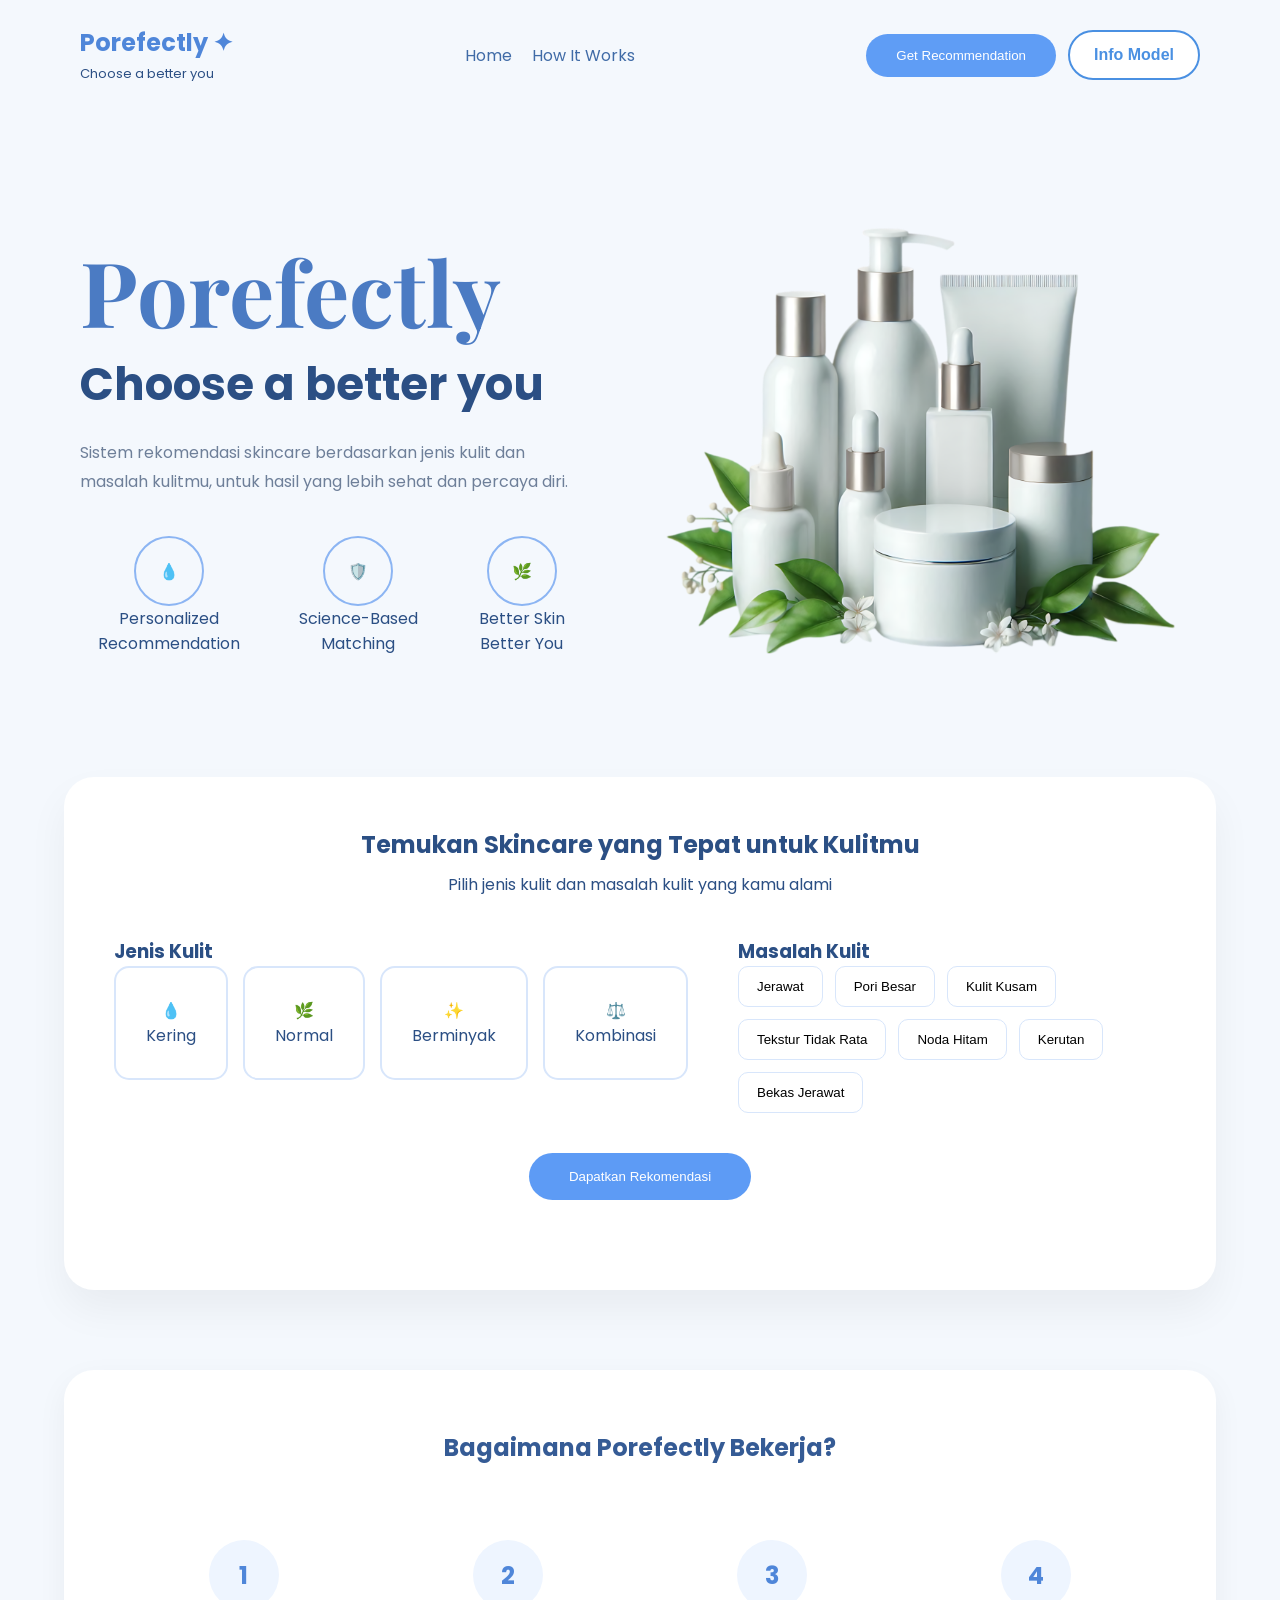
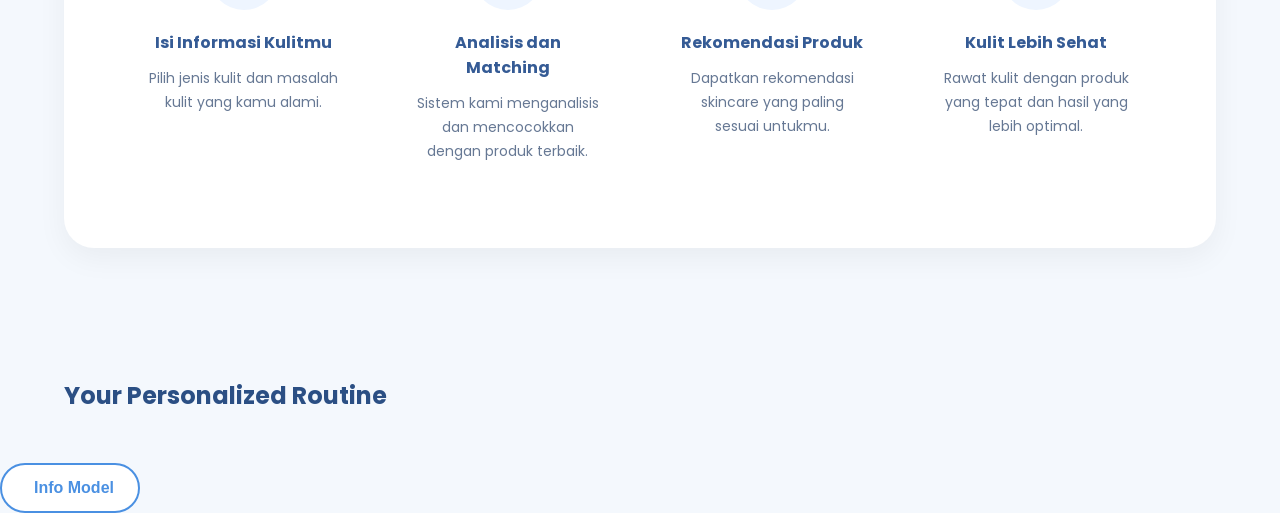
==== commit 3c6967fb: "update frontend lagi lagi lagi  eda" ====
--- a/frontend/index.html
+++ b/frontend/index.html
@@ -48,7 +48,7 @@
         </button>
         
         <button class="btn-info-model" onclick="toggleModelModal()">
-            <span>ℹ️</span> Info Model
+            Info Model
         </button>
     </div>
 
--- a/frontend/style.css
+++ b/frontend/style.css
@@ -394,7 +394,7 @@
     background-color: white;
     color: #4A90E2; /* Biru brand Porefectly */
     border: 2px solid #4A90E2;
-    padding: 12px 24px;
+    padding: 14px 24px;
     border-radius: 25px;
     font-size: 1rem;
     font-weight: 600;
@@ -439,11 +439,48 @@
 .tab-link:hover { background: #f0f4f8; color: #4A90E2; }
 .tab-link.active { background: #4A90E2; color: white; box-shadow: 0 4px 10px rgba(74, 144, 226, 0.2); }
 
-/* GRID LAYOUT UNTUK GAMBAR */
-.grid-layout { display: grid; grid-template-columns: repeat(auto-fit, minmax(2, 1fr)); gap: 20px; }
-.card-img { background: #f8f9fa; padding: 15px; border-radius: 12px; text-align: center; overflow: hidden; }
-.card-img h3 { font-size: 1.1rem; color: #333; margin-bottom: 10px; }
-.card-img img { width: 100%; height: auto; border-radius: 8px; object-fit: contain; display: block;}
+/* GRID LAYOUT UNTUK GAMBAR - DIPERBAIKI */
+.grid-layout { 
+    display: grid; 
+    /* PAKSA 2 KOLOM SAMA BESAR AGAR KANAN-KIRI */
+    grid-template-columns: repeat(2, 1fr); 
+    gap: 20px; 
+    width: 100%;
+}
+
+.card-img { 
+    background: #f8f9fa; 
+    padding: 15px; 
+    border-radius: 12px; 
+    text-align: center; 
+    overflow: hidden; 
+    display: flex;
+    flex-direction: column;
+    align-items: center;
+}
+
+.card-img h3 { 
+    font-size: 1.1rem; 
+    color: #333; 
+    margin-bottom: 10px; 
+    min-height: 40px; /* Agar judul sejajar meski beda panjang */
+    display: flex;
+    align-items: center;
+    justify-content: center;
+}
+
+/* PERBAIKAN AGAR GAMBAR TIDAK NGE-ZOOM/TERPOTONG */
+.card-img img { 
+    width: 100%; 
+    max-width: 100%;
+    height: auto; 
+    max-height: 300px; /* BATASI TINGGI MAKSIMAL */
+    object-fit: contain; /* MENAMPILKAN SELURUH GAMBAR UTUH */
+    border-radius: 8px; 
+    background: white; /* BACKGROUND PUTIH BIAR GRAFIK JELAS */
+    display: block;
+}
+
 .full-width { grid-column: 1 / -1; }
 
 /* ANIMASI & UTILITAS */
@@ -452,4 +489,11 @@
 .close-btn { position: absolute; top: 15px; right: 20px; font-size: 28px; cursor: pointer; color: #888; }
 .close-btn:hover { color: #e74c3c; }
 @keyframes slideUp { from { opacity: 0; transform: translateY(30px); } to { opacity: 1; transform: translateY(0); } }
-@keyframes fadeIn { from { opacity: 0; } to { opacity: 1; } }+@keyframes fadeIn { from { opacity: 0; } to { opacity: 1; } }
+
+/* RESPONSIF HP */
+@media (max-width: 768px) {
+    .grid-layout { grid-template-columns: 1fr; }
+    .full-width { grid-column: span 1; }
+    .card-img img { max-height: 250px; }
+}
